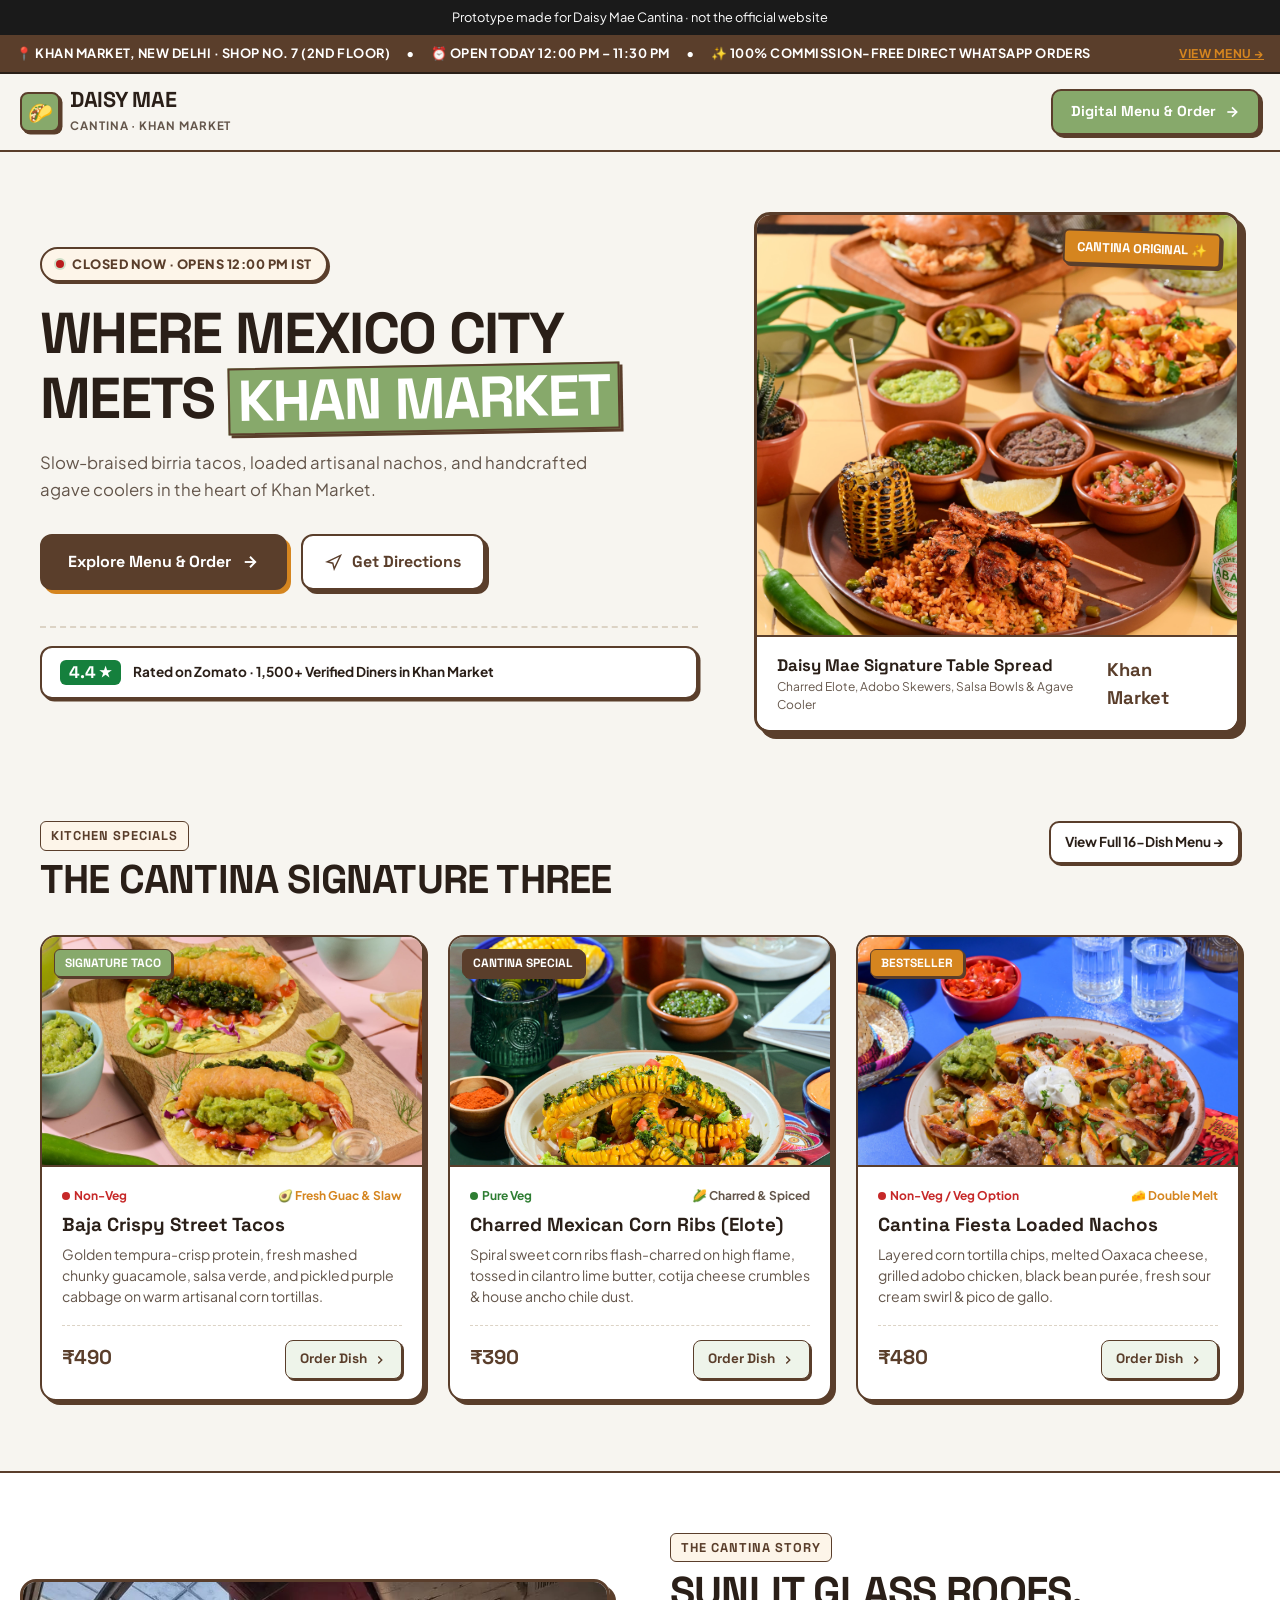
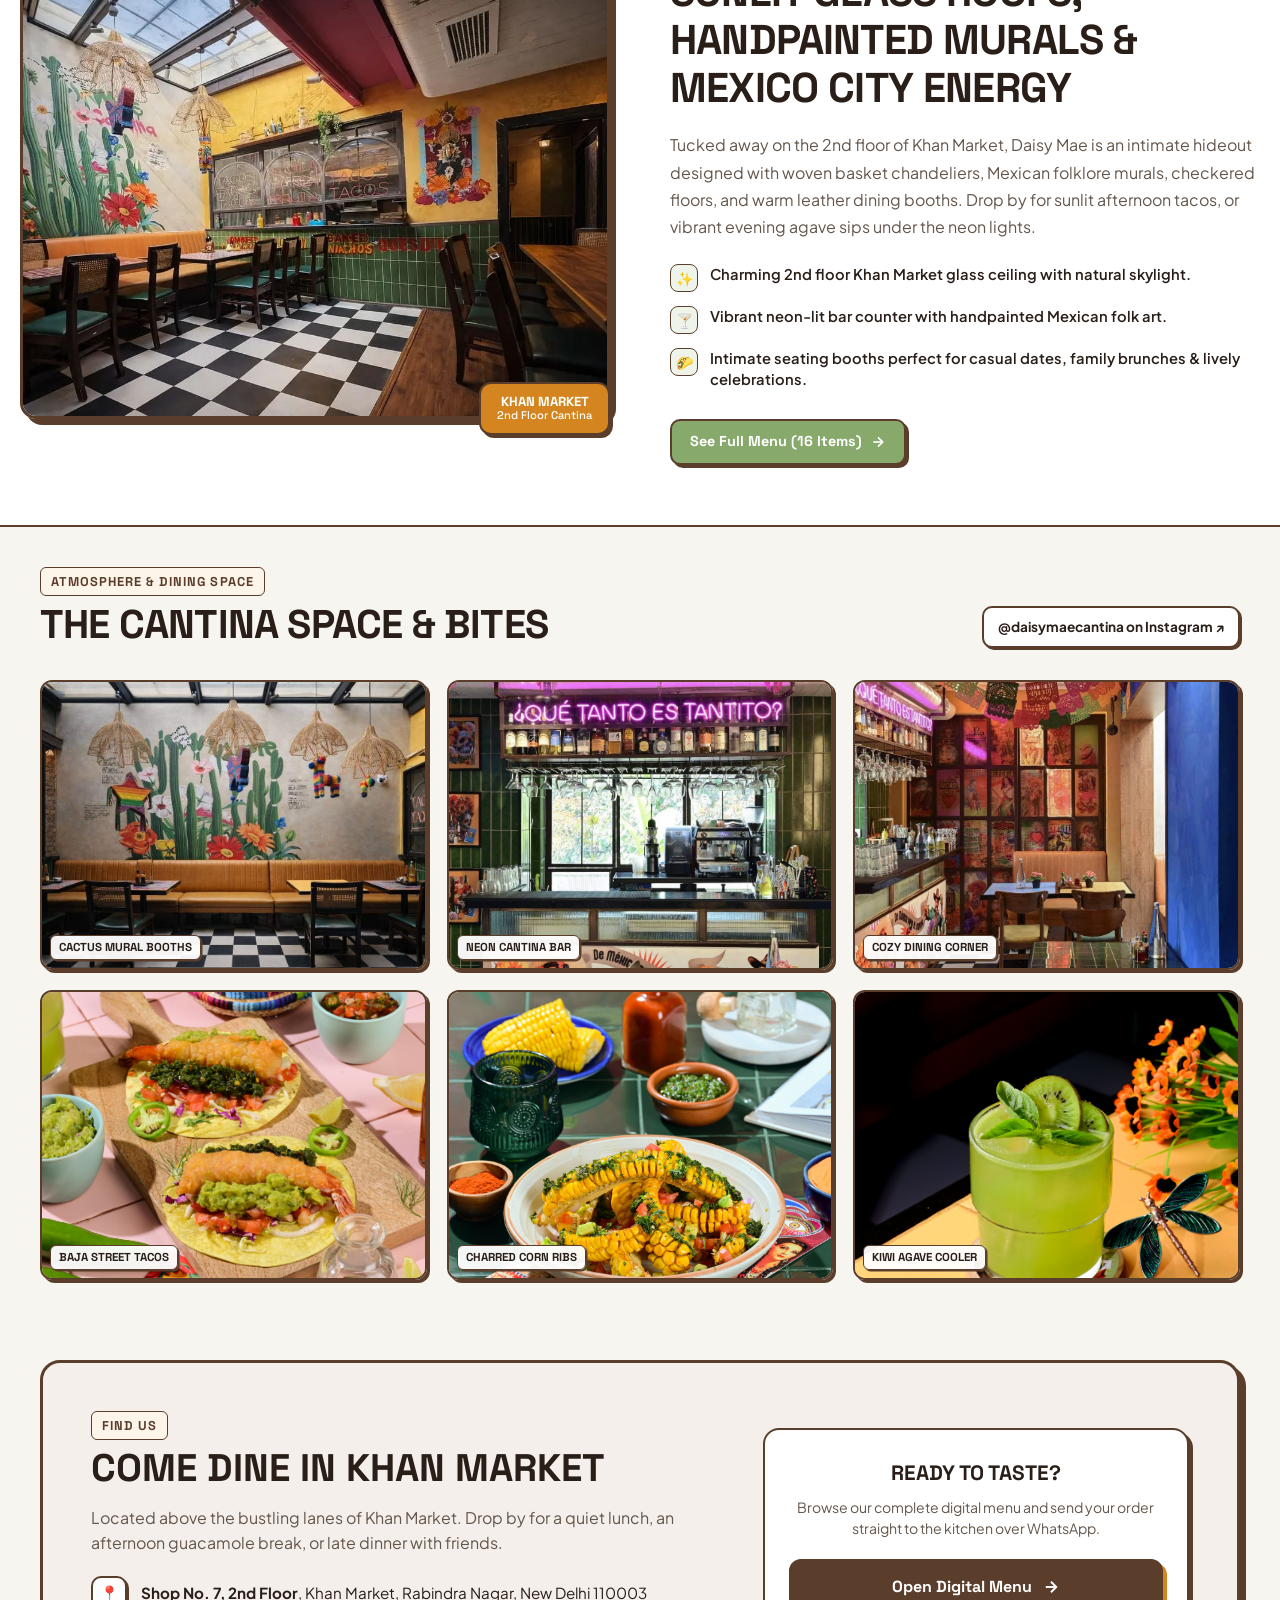
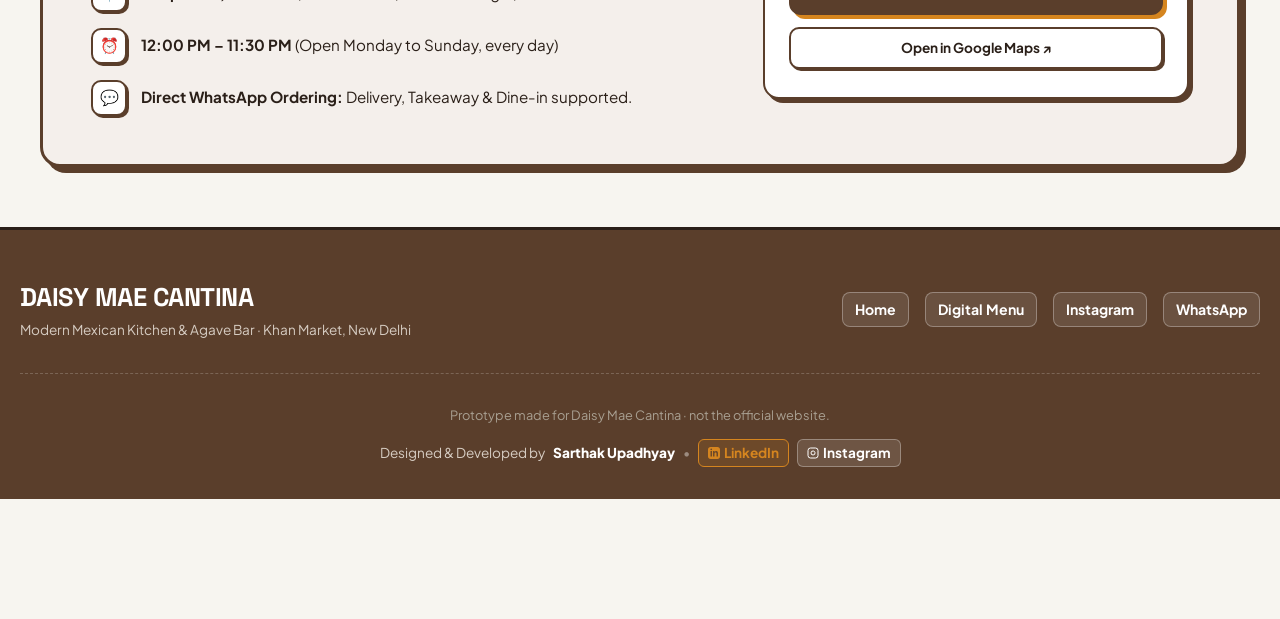
==== index.html @ 9d273743 "fix(mobile): Eliminate horizontal scroll, hide marquee, remove ticker, update headline & stats, redu" ====
<!DOCTYPE html>
<html lang="en">
<head>
  <meta charset="UTF-8">
  <meta name="viewport" content="width=device-width, initial-scale=1.0">
  <title>Daisy Mae Cantina · Modern Mexican Kitchen & Tequila Lounge · Khan Market, New Delhi</title>
  <meta name="description" content="Discover Daisy Mae Cantina in Khan Market, New Delhi. Authentic street birria tacos, loaded artisanal nachos, churros, agave sips & vibrant cantina vibes.">
  <meta name="theme-color" content="#F7F5F0">
  <meta name="robots" content="noindex, nofollow">

  <!-- OpenGraph / Social Meta Tags -->
  <meta property="og:title" content="Daisy Mae Cantina · Khan Market, New Delhi">
  <meta property="og:description" content="Modern Mexican Kitchen & Agave Bar. Authentic birria tacos, artisanal nachos, and handcrafted sips.">
  <meta property="og:type" content="website">

  <!-- Google Fonts: Space Grotesk (Chunky Neo-Brutalist) & Plus Jakarta Sans & Playfair Display -->
  <link rel="preconnect" href="https://fonts.googleapis.com">
  <link rel="preconnect" href="https://fonts.gstatic.com" crossorigin>
  <link href="https://fonts.googleapis.com/css2?family=Playfair+Display:ital,wght@0,600;0,800;1,600&family=Plus+Jakarta+Sans:wght@400;500;600;700;800&family=Space+Grotesk:wght@500;700&display=swap" rel="stylesheet">

  <link rel="stylesheet" href="style.css">
  <style>
    /* Neo-Brutalist Landing Page Specialized Styles */
    :root {
      --font-display: 'Space Grotesk', -apple-system, sans-serif;
    }

    html {
      overflow-x: hidden;
      max-width: 100%;
      width: 100%;
    }

    .landing-body {
      background-color: var(--bg-body);
      color: var(--text-main);
      overflow-x: hidden;
      max-width: 100%;
      width: 100%;
      position: relative;
    }

    *, *::before, *::after {
      box-sizing: border-box;
    }

    /* Top Announcement Bar */
    .top-marquee {
      background: var(--walnut);
      color: #FFFFFF;
      padding: 9px 16px;
      font-size: 0.8rem;
      font-weight: 700;
      letter-spacing: 0.04em;
      text-transform: uppercase;
      display: flex;
      justify-content: space-between;
      align-items: center;
      border-bottom: 2px solid var(--text-main);
    }

    @media (max-width: 768px) {
      .top-marquee {
        display: none !important;
      }
    }

    .top-marquee-inner {
      display: flex;
      align-items: center;
      gap: 16px;
      overflow: hidden;
      white-space: nowrap;
    }

    .top-marquee a {
      color: var(--amber);
      text-decoration: underline;
    }

    /* Main Navigation */
    .site-nav {
      position: sticky;
      top: 0;
      z-index: 100;
      background: rgba(247, 245, 240, 0.95);
      backdrop-filter: blur(10px);
      -webkit-backdrop-filter: blur(10px);
      border-bottom: 2.5px solid var(--walnut);
      padding: 14px 20px;
    }

    .site-nav-container {
      max-width: var(--max-w);
      margin: 0 auto;
      display: flex;
      align-items: center;
      justify-content: space-between;
    }

    .brand-logo-wrap {
      display: flex;
      align-items: center;
      gap: 10px;
      text-decoration: none;
      color: var(--text-main);
    }

    .brand-badge-square {
      width: 40px;
      height: 40px;
      background: var(--primary);
      border: 2px solid var(--walnut);
      box-shadow: 2.5px 2.5px 0 var(--walnut);
      display: flex;
      align-items: center;
      justify-content: center;
      font-size: 20px;
      border-radius: 8px;
    }

    .brand-title-group h2 {
      font-family: var(--font-display);
      font-size: 1.35rem;
      font-weight: 700;
      letter-spacing: -0.02em;
      line-height: 1.1;
      text-transform: uppercase;
    }

    .brand-title-group span {
      font-size: 0.72rem;
      font-weight: 700;
      color: var(--text-muted);
      letter-spacing: 0.08em;
      text-transform: uppercase;
    }

    .nav-actions {
      display: flex;
      align-items: center;
      gap: 12px;
    }

    .btn-brutal-menu {
      display: inline-flex;
      align-items: center;
      gap: 8px;
      background: var(--primary);
      color: #FFFFFF;
      font-family: var(--font-display);
      font-weight: 700;
      font-size: 0.9rem;
      padding: 10px 18px;
      border: 2px solid var(--walnut);
      border-radius: 10px;
      box-shadow: 3px 3px 0 var(--walnut);
      text-decoration: none;
      transition: all 0.15s ease;
      cursor: pointer;
    }

    .btn-brutal-menu:hover {
      transform: translate(-1px, -1px);
      box-shadow: 4px 4px 0 var(--walnut);
      background: var(--primary-hover);
    }

    .btn-brutal-menu:active {
      transform: translate(2px, 2px);
      box-shadow: 1px 1px 0 var(--walnut);
    }

    .btn-brutal-ghost {
      display: inline-flex;
      align-items: center;
      gap: 6px;
      background: #FFFFFF;
      color: var(--text-main);
      font-weight: 700;
      font-size: 0.85rem;
      padding: 9px 14px;
      border: 2px solid var(--walnut);
      border-radius: 10px;
      box-shadow: 2px 2px 0 var(--walnut);
      text-decoration: none;
      transition: all 0.15s ease;
    }

    .btn-brutal-ghost:hover {
      background: var(--bg-subtle);
    }

    /* HERO SECTION - Neo-Brutalist Layout */
    .hero-section {
      max-width: var(--max-w);
      margin: 0 auto;
      padding: 36px 20px 48px;
    }

    .hero-grid {
      display: grid;
      grid-template-columns: 1fr;
      gap: 32px;
      align-items: center;
    }

    @media (min-width: 900px) {
      .hero-grid {
        grid-template-columns: 1.15fr 0.85fr;
        gap: 56px;
        padding-top: 24px;
      }
    }

    .hero-tag-pill {
      display: inline-flex;
      align-items: center;
      gap: 8px;
      background: var(--amber-light);
      border: 2px solid var(--walnut);
      padding: 6px 14px;
      border-radius: 999px;
      box-shadow: 2px 2px 0 var(--walnut);
      font-size: 0.8rem;
      font-weight: 800;
      letter-spacing: 0.04em;
      text-transform: uppercase;
      color: var(--walnut);
      margin-bottom: 20px;
    }

    .hero-tag-pill .pill-dot {
      width: 8px;
      height: 8px;
      background: #15803D;
      border-radius: 50%;
      box-shadow: 0 0 0 2px rgba(21, 128, 61, 0.2);
    }

    .hero-big-heading {
      font-family: var(--font-display);
      font-size: clamp(1.85rem, 6vw, 3.6rem);
      font-weight: 700;
      line-height: 1.1;
      letter-spacing: -0.03em;
      color: var(--text-main);
      text-transform: uppercase;
      margin-bottom: 18px;
      word-break: break-word;
      overflow-wrap: break-word;
    }

    .hero-big-heading .highlight-sage {
      background: var(--primary);
      color: #FFFFFF;
      padding: 0 8px;
      display: inline-block;
      border: 2px solid var(--walnut);
      box-shadow: 3px 3px 0 var(--walnut);
      transform: rotate(-1deg);
    }

    .hero-lead-text {
      font-size: 1.05rem;
      line-height: 1.6;
      color: var(--text-muted);
      margin-bottom: 30px;
      max-width: 580px;
    }

    .hero-cta-group {
      display: flex;
      flex-wrap: wrap;
      gap: 14px;
      margin-bottom: 36px;
    }

    .btn-hero-primary {
      display: inline-flex;
      align-items: center;
      gap: 10px;
      background: var(--walnut);
      color: #FFFFFF;
      font-family: var(--font-display);
      font-weight: 700;
      font-size: 1rem;
      padding: 14px 26px;
      border: 2px solid var(--walnut);
      border-radius: 12px;
      box-shadow: 4px 4px 0 var(--amber);
      text-decoration: none;
      transition: all 0.15s ease;
    }

    .btn-hero-primary:hover {
      transform: translate(-2px, -2px);
      box-shadow: 6px 6px 0 var(--amber);
    }

    .btn-hero-secondary {
      display: inline-flex;
      align-items: center;
      gap: 10px;
      background: #FFFFFF;
      color: var(--walnut);
      font-family: var(--font-display);
      font-weight: 700;
      font-size: 1rem;
      padding: 14px 22px;
      border: 2px solid var(--walnut);
      border-radius: 12px;
      box-shadow: 4px 4px 0 var(--walnut);
      text-decoration: none;
      transition: all 0.15s ease;
    }

    .btn-hero-secondary:hover {
      background: var(--bg-subtle);
      transform: translate(-1px, -1px);
      box-shadow: 5px 5px 0 var(--walnut);
    }

    /* Hero Trust Metrics Strip */
    .hero-stats-row {
      display: flex;
      padding-top: 18px;
      border-top: 2px dashed var(--border);
    }

    .hero-stats-row .stat-card {
      width: 100%;
      background: var(--bg-card);
      border: 2px solid var(--walnut);
      border-radius: 12px;
      padding: 12px 18px;
      box-shadow: 2.5px 2.5px 0 var(--walnut);
      display: flex;
      align-items: center;
      gap: 12px;
    }

    .stat-badge-rating {
      display: inline-flex;
      align-items: center;
      gap: 3px;
      background: #15803D;
      color: #FFFFFF;
      font-family: var(--font-display);
      font-weight: 700;
      font-size: 1.05rem;
      padding: 4px 9px;
      border-radius: 6px;
      line-height: 1;
      flex-shrink: 0;
    }

    .stat-badge-rating .stat-star {
      font-size: 0.9rem;
    }

    .stat-label-text {
      font-size: 0.85rem;
      font-weight: 700;
      color: var(--text-main);
      line-height: 1.35;
    }

    /* Hero Image Poster Card */
    .hero-poster-frame {
      position: relative;
    }

    .hero-poster-card {
      background: #FFFFFF;
      border: 3px solid var(--walnut);
      border-radius: 16px;
      overflow: hidden;
      box-shadow: 6px 6px 0 var(--walnut);
      position: relative;
    }

    .hero-poster-img {
      width: 100%;
      height: 420px;
      object-fit: cover;
      display: block;
    }

    .poster-sticker-tag {
      position: absolute;
      top: 16px;
      right: 16px;
      background: var(--amber);
      color: #FFFFFF;
      font-family: var(--font-display);
      font-size: 0.8rem;
      font-weight: 700;
      text-transform: uppercase;
      padding: 6px 12px;
      border: 2px solid var(--walnut);
      border-radius: 6px;
      box-shadow: 2.5px 2.5px 0 var(--walnut);
      transform: rotate(2deg);
    }

    .poster-bottom-caption {
      padding: 16px 20px;
      background: #FFFFFF;
      border-top: 2px solid var(--walnut);
      display: flex;
      justify-content: space-between;
      align-items: center;
    }

    .caption-dish {
      font-family: var(--font-display);
      font-size: 1.05rem;
      font-weight: 700;
    }

    .caption-price {
      font-family: var(--font-display);
      font-size: 1.15rem;
      font-weight: 700;
      color: var(--walnut);
    }

    /* SIGNATURE DISHES SHOWCASE */
    .section-wrap {
      max-width: var(--max-w);
      margin: 0 auto;
      padding: 40px 20px;
    }

    .section-header-block {
      display: flex;
      flex-direction: column;
      gap: 8px;
      margin-bottom: 32px;
    }

    @media (min-width: 768px) {
      .section-header-block {
        flex-direction: row;
        align-items: flex-end;
        justify-content: space-between;
      }
    }

    .section-kicker {
      display: inline-block;
      font-family: var(--font-display);
      font-size: 0.8rem;
      font-weight: 700;
      letter-spacing: 0.08em;
      text-transform: uppercase;
      color: var(--walnut);
      background: var(--amber-light);
      border: 1.5px solid var(--walnut);
      padding: 4px 10px;
      border-radius: 6px;
      margin-bottom: 6px;
    }

    .section-title {
      font-family: var(--font-display);
      font-size: clamp(1.8rem, 3.5vw, 2.5rem);
      font-weight: 700;
      text-transform: uppercase;
      letter-spacing: -0.02em;
      line-height: 1.15;
    }

    .dishes-grid {
      display: grid;
      grid-template-columns: 1fr;
      gap: 24px;
    }

    @media (min-width: 640px) {
      .dishes-grid {
        grid-template-columns: repeat(2, 1fr);
      }
    }

    @media (min-width: 1024px) {
      .dishes-grid {
        grid-template-columns: repeat(3, 1fr);
      }
    }

    .dish-showcase-card {
      background: #FFFFFF;
      border: 2.5px solid var(--walnut);
      border-radius: 16px;
      overflow: hidden;
      box-shadow: 4px 4px 0 var(--walnut);
      display: flex;
      flex-direction: column;
      transition: all 0.2s ease;
    }

    .dish-showcase-card:hover {
      transform: translateY(-3px);
      box-shadow: 6px 6px 0 var(--walnut);
    }

    .dish-card-img-wrap {
      position: relative;
      height: 230px;
      border-bottom: 2px solid var(--walnut);
      overflow: hidden;
    }

    .dish-card-img-wrap img {
      width: 100%;
      height: 100%;
      object-fit: cover;
      transition: transform 0.3s ease;
    }

    .dish-showcase-card:hover .dish-card-img-wrap img {
      transform: scale(1.04);
    }

    .badge-card-tag {
      position: absolute;
      top: 12px;
      left: 12px;
      background: var(--primary);
      color: #FFFFFF;
      font-family: var(--font-display);
      font-size: 0.75rem;
      font-weight: 700;
      padding: 4px 10px;
      border: 1.5px solid var(--walnut);
      border-radius: 6px;
      box-shadow: 2px 2px 0 var(--walnut);
      text-transform: uppercase;
    }

    .dish-card-content {
      padding: 20px;
      display: flex;
      flex-direction: column;
      flex: 1;
    }

    .dish-meta-row {
      display: flex;
      align-items: center;
      justify-content: space-between;
      margin-bottom: 8px;
    }

    .dish-title {
      font-family: var(--font-display);
      font-size: 1.18rem;
      font-weight: 700;
      color: var(--text-main);
      line-height: 1.25;
      margin-bottom: 8px;
    }

    .dish-desc {
      font-size: 0.88rem;
      line-height: 1.5;
      color: var(--text-muted);
      margin-bottom: 18px;
      flex: 1;
    }

    .dish-card-footer {
      display: flex;
      align-items: center;
      justify-content: space-between;
      padding-top: 14px;
      border-top: 1.5px dashed var(--border);
    }

    .dish-price {
      font-family: var(--font-display);
      font-size: 1.25rem;
      font-weight: 700;
      color: var(--walnut);
    }

    .btn-card-order {
      display: inline-flex;
      align-items: center;
      gap: 6px;
      background: var(--primary-light);
      color: var(--walnut);
      font-family: var(--font-display);
      font-weight: 700;
      font-size: 0.85rem;
      padding: 8px 14px;
      border: 1.5px solid var(--walnut);
      border-radius: 8px;
      box-shadow: 2px 2px 0 var(--walnut);
      text-decoration: none;
      transition: all 0.15s ease;
    }

    .btn-card-order:hover {
      background: var(--primary);
      color: #FFFFFF;
    }

    /* STORY / ABOUT SECTION */
    .story-section {
      background: #FFFFFF;
      border-top: 2.5px solid var(--walnut);
      border-bottom: 2.5px solid var(--walnut);
      padding: 60px 20px;
      margin-top: 30px;
    }

    .story-grid {
      max-width: var(--max-w);
      margin: 0 auto;
      display: grid;
      grid-template-columns: 1fr;
      gap: 40px;
      align-items: center;
    }

    @media (min-width: 860px) {
      .story-grid {
        grid-template-columns: 1fr 1fr;
        gap: 60px;
      }
    }

    .story-frame {
      position: relative;
    }

    .story-img-main {
      width: 100%;
      height: 440px;
      object-fit: cover;
      border: 3px solid var(--walnut);
      border-radius: 16px;
      box-shadow: 6px 6px 0 var(--walnut);
      display: block;
    }

    .story-stamp {
      position: absolute;
      bottom: -16px;
      right: 0;
      background: var(--amber);
      color: #FFFFFF;
      border: 2px solid var(--walnut);
      box-shadow: 3px 3px 0 var(--walnut);
      border-radius: 12px;
      padding: 10px 16px;
      font-family: var(--font-display);
      font-weight: 700;
      font-size: 0.82rem;
      text-align: center;
      line-height: 1.2;
    }

    .story-content h2 {
      font-family: var(--font-display);
      font-size: clamp(1.8rem, 3.5vw, 2.6rem);
      font-weight: 700;
      text-transform: uppercase;
      letter-spacing: -0.02em;
      line-height: 1.15;
      margin-bottom: 20px;
    }

    .story-text {
      font-size: 1rem;
      line-height: 1.7;
      color: var(--text-muted);
      margin-bottom: 24px;
    }

    .story-points {
      display: grid;
      grid-template-columns: 1fr;
      gap: 14px;
      margin-bottom: 30px;
    }

    .story-point-item {
      display: flex;
      align-items: flex-start;
      gap: 12px;
    }

    .point-icon {
      width: 28px;
      height: 28px;
      border-radius: 8px;
      background: var(--primary-light);
      border: 1.5px solid var(--walnut);
      display: flex;
      align-items: center;
      justify-content: center;
      flex-shrink: 0;
      font-size: 14px;
    }

    .point-text {
      font-size: 0.92rem;
      color: var(--text-main);
      font-weight: 600;
      line-height: 1.4;
    }

    /* AMBIANCE GALLERY GRID */
    .gallery-grid {
      display: grid;
      grid-template-columns: repeat(2, 1fr);
      gap: 16px;
    }

    @media (min-width: 768px) {
      .gallery-grid {
        grid-template-columns: repeat(3, 1fr);
        gap: 20px;
      }
    }

    .gallery-item {
      position: relative;
      border: 2px solid var(--walnut);
      border-radius: 12px;
      overflow: hidden;
      box-shadow: 3px 3px 0 var(--walnut);
      aspect-ratio: 4 / 3;
    }

    .gallery-item img {
      width: 100%;
      height: 100%;
      object-fit: cover;
      display: block;
      transition: transform 0.3s ease;
    }

    .gallery-item:hover img {
      transform: scale(1.05);
    }

    .gallery-label {
      position: absolute;
      bottom: 8px;
      left: 8px;
      background: rgba(255, 255, 255, 0.95);
      border: 1.5px solid var(--walnut);
      padding: 3px 8px;
      border-radius: 6px;
      font-family: var(--font-display);
      font-size: 0.72rem;
      font-weight: 700;
      text-transform: uppercase;
      box-shadow: 1.5px 1.5px 0 var(--walnut);
    }

    /* LOCATION & VISIT CARD */
    .visit-card-wrap {
      max-width: var(--max-w);
      margin: 40px auto 60px;
      padding: 0 20px;
    }

    .visit-card {
      background: var(--walnut-light);
      border: 3px solid var(--walnut);
      border-radius: 20px;
      padding: 36px 24px;
      box-shadow: 6px 6px 0 var(--walnut);
      display: grid;
      grid-template-columns: 1fr;
      gap: 32px;
    }

    @media (min-width: 860px) {
      .visit-card {
        grid-template-columns: 1.2fr 0.8fr;
        padding: 48px;
        align-items: center;
      }
    }

    .visit-title {
      font-family: var(--font-display);
      font-size: clamp(1.8rem, 3.2vw, 2.4rem);
      font-weight: 700;
      text-transform: uppercase;
      margin-bottom: 14px;
      line-height: 1.15;
    }

    .visit-details-list {
      display: flex;
      flex-direction: column;
      gap: 16px;
      margin-top: 20px;
    }

    .detail-item {
      display: flex;
      align-items: center;
      gap: 14px;
      font-size: 0.95rem;
    }

    .detail-item-icon {
      width: 36px;
      height: 36px;
      background: #FFFFFF;
      border: 2px solid var(--walnut);
      border-radius: 10px;
      box-shadow: 2px 2px 0 var(--walnut);
      display: flex;
      align-items: center;
      justify-content: center;
      flex-shrink: 0;
    }

    .visit-cta-card {
      background: #FFFFFF;
      border: 2.5px solid var(--walnut);
      border-radius: 16px;
      padding: 28px 24px;
      box-shadow: 4px 4px 0 var(--walnut);
      text-align: center;
    }

    .visit-cta-card h3 {
      font-family: var(--font-display);
      font-size: 1.3rem;
      font-weight: 700;
      text-transform: uppercase;
      margin-bottom: 8px;
    }

    .visit-cta-card p {
      font-size: 0.88rem;
      color: var(--text-muted);
      margin-bottom: 20px;
    }

    /* FOOTER */
    .landing-footer {
      background: var(--walnut);
      color: #FFFFFF;
      border-top: 3px solid var(--text-main);
      padding: 48px 20px 32px;
    }

    .footer-container {
      max-width: var(--max-w);
      margin: 0 auto;
      display: flex;
      flex-direction: column;
      gap: 32px;
    }

    .footer-top-row {
      display: flex;
      flex-direction: column;
      gap: 24px;
      padding-bottom: 32px;
      border-bottom: 1.5px dashed rgba(255, 255, 255, 0.2);
    }

    @media (min-width: 768px) {
      .footer-top-row {
        flex-direction: row;
        justify-content: space-between;
        align-items: center;
      }
    }

    .footer-brand h3 {
      font-family: var(--font-display);
      font-size: 1.6rem;
      font-weight: 700;
      text-transform: uppercase;
      letter-spacing: -0.02em;
    }

    .footer-brand p {
      font-size: 0.85rem;
      color: #D6CCC2;
      margin-top: 4px;
    }

    .footer-nav-links {
      display: flex;
      flex-wrap: wrap;
      gap: 16px;
    }

    .footer-nav-links a {
      color: #FFFFFF;
      text-decoration: none;
      font-weight: 700;
      font-size: 0.88rem;
      padding: 6px 12px;
      background: rgba(255, 255, 255, 0.1);
      border: 1.5px solid rgba(255, 255, 255, 0.3);
      border-radius: 8px;
      transition: all 0.2s ease;
    }

    .footer-nav-links a:hover {
      background: var(--amber);
      color: #FFFFFF;
      border-color: var(--amber);
    }

    .footer-bottom-copy {
      font-size: 0.8rem;
      color: #A89F91;
      text-align: center;
      line-height: 1.5;
    }

    /* ============================================================
       MOBILE-FIRST REFINEMENTS & SHADOW REDUCTION (6px -> 3px)
       ============================================================ */
    @media (max-width: 768px) {
      /* Mobile Shadows: Reduced from 6px to 3px */
      .hero-poster-card,
      .story-img-main,
      .visit-card,
      .visit-cta-card,
      .dish-showcase-card,
      .dish-showcase-card:hover {
        box-shadow: 3px 3px 0 var(--walnut) !important;
      }

      .btn-hero-primary,
      .btn-hero-primary:hover {
        box-shadow: 3px 3px 0 var(--amber) !important;
      }

      .btn-hero-secondary,
      .btn-hero-secondary:hover {
        box-shadow: 3px 3px 0 var(--walnut) !important;
      }

      .story-stamp {
        right: 8px !important;
        bottom: -10px !important;
        padding: 8px 12px !important;
        font-size: 0.78rem !important;
        box-shadow: 2px 2px 0 var(--walnut) !important;
      }

      .hero-poster-img {
        height: 280px;
      }

      .story-img-main {
        height: 290px;
      }

      .hero-section {
        padding: 24px 16px 32px;
      }

      .section-wrap {
        padding: 32px 16px;
      }

      .story-section {
        padding: 38px 16px;
      }

      .visit-card-wrap {
        padding: 0 16px;
        margin: 28px auto 36px;
      }

      .visit-card {
        padding: 24px 18px;
        border-width: 2.5px;
      }

      .site-nav {
        padding: 10px 16px;
      }

      .brand-badge-square {
        width: 36px;
        height: 36px;
        font-size: 18px;
      }

      .brand-title-group h2 {
        font-size: 1.15rem;
      }

      .btn-brutal-menu {
        padding: 8px 14px;
        font-size: 0.82rem;
      }
    }

    @media (max-width: 480px) {
      .hero-cta-group {
        flex-direction: column;
        width: 100%;
        gap: 10px;
      }

      .btn-hero-primary,
      .btn-hero-secondary {
        width: 100%;
        justify-content: center;
        text-align: center;
      }

      .hero-stats-row .stat-card {
        padding: 10px 14px;
      }
    }
  </style>
</head>
<body class="landing-body">
  <div style="background:#1a1a1a;color:#fff;text-align:center;padding:8px 16px;font-size:.8rem;">
    Prototype made for Daisy Mae Cantina · not the official website
  </div>

  <!-- Top Announcement Bar -->
  <div class="top-marquee">
    <div class="top-marquee-inner">
      <span>📍 Khan Market, New Delhi · Shop No. 7 (2nd Floor)</span>
      <span>•</span>
      <span>⏰ Open Today 12:00 PM – 11:30 PM</span>
      <span>•</span>
      <span>✨ 100% Commission-Free Direct WhatsApp Orders</span>
    </div>
    <a href="menu.html" style="margin-left: 12px; white-space: nowrap; font-size: 0.75rem;">View Menu →</a>
  </div>

  <!-- Main Navigation Bar -->
  <nav class="site-nav">
    <div class="site-nav-container">
      <a href="index.html" class="brand-logo-wrap">
        <div class="brand-badge-square">🌮</div>
        <div class="brand-title-group">
          <h2>Daisy Mae</h2>
          <span>Cantina · Khan Market</span>
        </div>
      </a>

      <div class="nav-actions">
        <a href="menu.html" class="btn-brutal-menu">
          <span>Digital Menu & Order</span>
          <svg width="16" height="16" viewBox="0 0 24 24" fill="none" stroke="currentColor" stroke-width="2.5">
            <line x1="5" y1="12" x2="19" y2="12"></line>
            <polyline points="12 5 19 12 12 19"></polyline>
          </svg>
        </a>
      </div>
    </div>
  </nav>

  <!-- HERO SECTION -->
  <header class="hero-section">
    <div class="hero-grid">
      <div class="hero-text-col">
        <div class="hero-tag-pill" id="landing-live-status">
          <span class="pill-dot"></span>
          <span>Open Now · 12:00 PM – 11:30 PM IST</span>
        </div>

        <h1 class="hero-big-heading">
          Where Mexico City meets <span class="highlight-sage">Khan Market</span>
        </h1>

        <p class="hero-lead-text">
          Slow-braised birria tacos, loaded artisanal nachos, and handcrafted agave coolers in the heart of Khan Market.
        </p>

        <div class="hero-cta-group">
          <a href="menu.html" class="btn-hero-primary">
            <span>Explore Menu & Order</span>
            <svg width="18" height="18" viewBox="0 0 24 24" fill="none" stroke="currentColor" stroke-width="2.5">
              <line x1="5" y1="12" x2="19" y2="12"></line>
              <polyline points="12 5 19 12 12 19"></polyline>
            </svg>
          </a>
          <a href="https://maps.google.com/?q=Daisy+Mae+Cantina+Khan+Market+New+Delhi" target="_blank" rel="noopener" class="btn-hero-secondary">
            <svg width="17" height="17" viewBox="0 0 24 24" fill="none" stroke="currentColor" stroke-width="2">
              <polygon points="3 11 22 2 13 21 11 13 3 11"></polygon>
            </svg>
            <span>Get Directions</span>
          </a>
        </div>

        <!-- Real-time metrics -->
        <div class="hero-stats-row">
          <div class="stat-card">
            <div class="stat-badge-rating">
              <span>4.4</span>
              <span class="stat-star">★</span>
            </div>
            <div class="stat-label-text">
              Rated on Zomato · 1,500+ Verified Diners in Khan Market
            </div>
          </div>
        </div>
      </div>

      <!-- Hero Poster Image Card with Real Daisy Mae Cantina Spread -->
      <div class="hero-poster-frame">
        <div class="hero-poster-card">
          <img src="daisy_mae_table.jpg" alt="Daisy Mae Cantina Table Spread at Khan Market" class="hero-poster-img">
          <div class="poster-sticker-tag">Cantina Original ✨</div>
          <div class="poster-bottom-caption">
            <div>
              <div class="caption-dish">Daisy Mae Signature Table Spread</div>
              <div style="font-size:0.75rem; color:var(--text-muted);">Charred Elote, Adobo Skewers, Salsa Bowls & Agave Cooler</div>
            </div>
            <div class="caption-price">Khan Market</div>
          </div>
        </div>
      </div>
    </div>
  </header>

  <!-- SIGNATURE DISHES SHOWCASE -->
  <section class="section-wrap">
    <div class="section-header-block">
      <div>
        <span class="section-kicker">Kitchen Specials</span>
        <h2 class="section-title">The Cantina Signature Three</h2>
      </div>
      <a href="menu.html" class="btn-brutal-ghost" style="align-self: flex-start;">View Full 16-Dish Menu →</a>
    </div>

    <div class="dishes-grid">

      <!-- Dish 1: Crispy Baja Shrimp Tacos -->
      <article class="dish-showcase-card">
        <div class="dish-card-img-wrap">
          <img src="daisy_drinks_6.jpg" alt="Crispy Baja Prawn / Fish Tacos at Daisy Mae">
          <span class="badge-card-tag">Signature Taco</span>
        </div>
        <div class="dish-card-content">
          <div class="dish-meta-row">
            <span style="display:inline-flex; align-items:center; gap:4px; font-size:0.75rem; font-weight:700; color:var(--nonveg-color);">
              <span style="width:8px; height:8px; border-radius:50%; background:var(--nonveg-color);"></span> Non-Veg
            </span>
            <span style="font-size:0.75rem; font-weight:700; color:var(--amber);">🥑 Fresh Guac & Slaw</span>
          </div>
          <h3 class="dish-title">Baja Crispy Street Tacos</h3>
          <p class="dish-desc">Golden tempura-crisp protein, fresh mashed chunky guacamole, salsa verde, and pickled purple cabbage on warm artisanal corn tortillas.</p>
          <div class="dish-card-footer">
            <span class="dish-price">₹490</span>
            <a href="menu.html#tacos" class="btn-card-order">
              <span>Order Dish</span>
              <svg width="14" height="14" viewBox="0 0 24 24" fill="none" stroke="currentColor" stroke-width="2.5"><polyline points="9 18 15 12 9 6"></polyline></svg>
            </a>
          </div>
        </div>
      </article>

      <!-- Dish 2: Fire-Roasted Ribs / Elote -->
      <article class="dish-showcase-card">
        <div class="dish-card-img-wrap">
          <img src="daisy_bar_3.jpg" alt="Charred Mexican Street Corn Ribs at Daisy Mae">
          <span class="badge-card-tag" style="background:var(--walnut);">Cantina Special</span>
        </div>
        <div class="dish-card-content">
          <div class="dish-meta-row">
            <span style="display:inline-flex; align-items:center; gap:4px; font-size:0.75rem; font-weight:700; color:var(--veg-color);">
              <span style="width:8px; height:8px; border-radius:50%; background:var(--veg-color);"></span> Pure Veg
            </span>
            <span style="font-size:0.75rem; font-weight:700; color:var(--text-muted);">🌽 Charred & Spiced</span>
          </div>
          <h3 class="dish-title">Charred Mexican Corn Ribs (Elote)</h3>
          <p class="dish-desc">Spiral sweet corn ribs flash-charred on high flame, tossed in cilantro lime butter, cotija cheese crumbles & house ancho chile dust.</p>
          <div class="dish-card-footer">
            <span class="dish-price">₹390</span>
            <a href="menu.html#small-plates" class="btn-card-order">
              <span>Order Dish</span>
              <svg width="14" height="14" viewBox="0 0 24 24" fill="none" stroke="currentColor" stroke-width="2.5"><polyline points="9 18 15 12 9 6"></polyline></svg>
            </a>
          </div>
        </div>
      </article>

      <!-- Dish 3: Loaded Cantina Nachos Fiesta -->
      <article class="dish-showcase-card">
        <div class="dish-card-img-wrap">
          <img src="daisy_interior_2.jpg" alt="Loaded Cantina Nachos Fiesta at Daisy Mae">
          <span class="badge-card-tag" style="background:var(--amber);">Bestseller</span>
        </div>
        <div class="dish-card-content">
          <div class="dish-meta-row">
            <span style="display:inline-flex; align-items:center; gap:4px; font-size:0.75rem; font-weight:700; color:var(--nonveg-color);">
              <span style="width:8px; height:8px; border-radius:50%; background:var(--nonveg-color);"></span> Non-Veg / Veg Option
            </span>
            <span style="font-size:0.75rem; font-weight:700; color:var(--amber);">🧀 Double Melt</span>
          </div>
          <h3 class="dish-title">Cantina Fiesta Loaded Nachos</h3>
          <p class="dish-desc">Layered corn tortilla chips, melted Oaxaca cheese, grilled adobo chicken, black bean purée, fresh sour cream swirl & pico de gallo.</p>
          <div class="dish-card-footer">
            <span class="dish-price">₹480</span>
            <a href="menu.html#small-plates" class="btn-card-order">
              <span>Order Dish</span>
              <svg width="14" height="14" viewBox="0 0 24 24" fill="none" stroke="currentColor" stroke-width="2.5"><polyline points="9 18 15 12 9 6"></polyline></svg>
            </a>
          </div>
        </div>
      </article>
    </div>
  </section>

  <!-- OUR STORY & ATMOSPHERE -->
  <section class="story-section">
    <div class="story-grid">
      <div class="story-frame">
        <img src="daisy_ambience_1.jpg" alt="Daisy Mae Cantina 2nd Floor Dining Hall in Khan Market" class="story-img-main">
        <div class="story-stamp">
          <div>KHAN MARKET</div>
          <div style="font-size:0.7rem; font-weight:500;">2nd Floor Cantina</div>
        </div>
      </div>

      <div class="story-content">
        <span class="section-kicker">The Cantina Story</span>
        <h2>Sunlit glass roofs, handpainted murals & Mexico City energy</h2>
        <p class="story-text">
          Tucked away on the 2nd floor of Khan Market, Daisy Mae is an intimate hideout designed with woven basket chandeliers, Mexican folklore murals, checkered floors, and warm leather dining booths. Drop by for sunlit afternoon tacos, or vibrant evening agave sips under the neon lights.
        </p>

        <div class="story-points">
          <div class="story-point-item">
            <div class="point-icon">✨</div>
            <div class="point-text">Charming 2nd floor Khan Market glass ceiling with natural skylight.</div>
          </div>
          <div class="story-point-item">
            <div class="point-icon">🍸</div>
            <div class="point-text">Vibrant neon-lit bar counter with handpainted Mexican folk art.</div>
          </div>
          <div class="story-point-item">
            <div class="point-icon">🌮</div>
            <div class="point-text">Intimate seating booths perfect for casual dates, family brunches & lively celebrations.</div>
          </div>
        </div>

        <a href="menu.html" class="btn-brutal-menu">
          <span>See Full Menu (16 Items)</span>
          <svg width="16" height="16" viewBox="0 0 24 24" fill="none" stroke="currentColor" stroke-width="2.5"><line x1="5" y1="12" x2="19" y2="12"></line><polyline points="12 5 19 12 12 19"></polyline></svg>
        </a>
      </div>
    </div>
  </section>

  <!-- AMBIANCE & SEATING GALLERY (6 REAL DAISY MAE PHOTOS) -->
  <section class="section-wrap">
    <div class="section-header-block">
      <div>
        <span class="section-kicker">Atmosphere & Dining Space</span>
        <h2 class="section-title">The Cantina Space & Bites</h2>
      </div>
      <a href="https://instagram.com/daisymaecantina" target="_blank" rel="noopener" class="btn-brutal-ghost">@daisymaecantina on Instagram ↗</a>
    </div>

    <div class="gallery-grid">
      <div class="gallery-item">
        <img src="daisy_ambience_2.jpg" alt="Daisy Mae Leather Booths & Handpainted Cactus Mural">
        <span class="gallery-label">Cactus Mural Booths</span>
      </div>
      <div class="gallery-item">
        <img src="daisy_ambience_5.jpg" alt="Daisy Mae Neon Bar Counter with Papel Picado Banners">
        <span class="gallery-label">Neon Cantina Bar</span>
      </div>
      <div class="gallery-item">
        <img src="daisy_ambience_3.jpg" alt="Cozy Dining Corner with Tiled Tables & Retro Posters">
        <span class="gallery-label">Cozy Dining Corner</span>
      </div>
      <div class="gallery-item">
        <img src="daisy_drinks_6.jpg" alt="Baja Crispy Street Tacos at Daisy Mae">
        <span class="gallery-label">Baja Street Tacos</span>
      </div>
      <div class="gallery-item">
        <img src="daisy_bar_3.jpg" alt="Charred Street Corn Ribs Elote">
        <span class="gallery-label">Charred Corn Ribs</span>
      </div>
      <div class="gallery-item">
        <img src="daisy_interior_1.jpg" alt="Artisanal Kiwi Basil Agave Cooler on Daisy Mae Branded Coaster">
        <span class="gallery-label">Kiwi Agave Cooler</span>
      </div>
    </div>
  </section>

  <!-- VISIT US & CONTACT CARD -->
  <section class="visit-card-wrap">
    <div class="visit-card">
      <div>
        <span class="section-kicker">Find Us</span>
        <h2 class="visit-title">Come dine in Khan Market</h2>
        <p style="color:var(--text-muted); line-height:1.6;">
          Located above the bustling lanes of Khan Market. Drop by for a quiet lunch, an afternoon guacamole break, or late dinner with friends.
        </p>

        <div class="visit-details-list">
          <div class="detail-item">
            <div class="detail-item-icon">📍</div>
            <div>
              <strong>Shop No. 7, 2nd Floor</strong>, Khan Market, Rabindra Nagar, New Delhi 110003
            </div>
          </div>
          <div class="detail-item">
            <div class="detail-item-icon">⏰</div>
            <div>
              <strong>12:00 PM – 11:30 PM</strong> (Open Monday to Sunday, every day)
            </div>
          </div>
          <div class="detail-item">
            <div class="detail-item-icon">💬</div>
            <div>
              <strong>Direct WhatsApp Ordering:</strong> Delivery, Takeaway & Dine-in supported.
            </div>
          </div>
        </div>
      </div>

      <div class="visit-cta-card">
        <h3>Ready to Taste?</h3>
        <p>Browse our complete digital menu and send your order straight to the kitchen over WhatsApp.</p>
        <a href="menu.html" class="btn-hero-primary" style="width:100%; justify-content:center; margin-bottom:12px;">
          <span>Open Digital Menu</span>
          <svg width="18" height="18" viewBox="0 0 24 24" fill="none" stroke="currentColor" stroke-width="2.5"><line x1="5" y1="12" x2="19" y2="12"></line><polyline points="12 5 19 12 12 19"></polyline></svg>
        </a>
        <a href="https://maps.google.com/?q=Daisy+Mae+Cantina+Khan+Market+New+Delhi" target="_blank" rel="noopener" class="btn-brutal-ghost" style="width:100%; justify-content:center;">
          Open in Google Maps ↗
        </a>
      </div>
    </div>
  </section>

  <!-- FOOTER -->
  <footer class="landing-footer">
    <div class="footer-container">
      <div class="footer-top-row">
        <div class="footer-brand">
          <h3>Daisy Mae Cantina</h3>
          <p>Modern Mexican Kitchen & Agave Bar · Khan Market, New Delhi</p>
        </div>
        <div class="footer-nav-links">
          <a href="index.html">Home</a>
          <a href="menu.html">Digital Menu</a>
          <a href="https://instagram.com/daisymaecantina" target="_blank" rel="noopener">Instagram</a>
          <a href="https://wa.me/919889225517" target="_blank" rel="noopener">WhatsApp</a>
        </div>
      </div>
      <div class="footer-bottom-copy">
        <p><p>Prototype made for Daisy Mae Cantina · not the official website.</p></p>
        <div style="margin-top: 14px; display: inline-flex; align-items: center; justify-content: center; flex-wrap: wrap; gap: 8px; font-size: 0.85rem; color: #D6CCC2;">
          <span>Designed &amp; Developed by</span>
          <strong style="color: #FFFFFF; font-weight: 800;">Sarthak Upadhyay</strong>
          <span style="color: rgba(255,255,255,0.4);">•</span>
          <a href="https://www.linkedin.com/in/sarthak-upadhyay-s09" target="_blank" rel="noopener" style="display: inline-flex; align-items: center; gap: 4px; color: var(--amber); text-decoration: none; font-weight: 700; background: rgba(213, 133, 31, 0.15); border: 1px solid var(--amber); padding: 3px 9px; border-radius: 6px;">
            <svg width="12" height="12" viewBox="0 0 24 24" fill="currentColor"><path d="M19 0h-14c-2.761 0-5 2.239-5 5v14c0 2.761 2.239 5 5 5h14c2.762 0 5-2.239 5-5v-14c0-2.761-2.238-5-5-5zm-11 19h-3v-11h3v11zm-1.5-12.268c-.966 0-1.75-.79-1.75-1.764s.784-1.764 1.75-1.764 1.75.79 1.75 1.764-.783 1.764-1.75 1.764zm13.5 12.268h-3v-5.604c0-3.368-4-3.113-4 0v5.604h-3v-11h3v1.765c1.396-2.586 7-2.777 7 2.476v6.759z"/></svg>
            LinkedIn
          </a>
          <a href="https://www.instagram.com/its_sarthak1709" target="_blank" rel="noopener" style="display: inline-flex; align-items: center; gap: 4px; color: #FFFFFF; text-decoration: none; font-weight: 700; background: rgba(255, 255, 255, 0.12); border: 1px solid rgba(255, 255, 255, 0.3); padding: 3px 9px; border-radius: 6px;">
            <svg width="12" height="12" viewBox="0 0 24 24" fill="none" stroke="currentColor" stroke-width="2"><rect x="2" y="2" width="20" height="20" rx="5" ry="5"></rect><path d="M16 11.37A4 4 0 1 1 12.63 8 4 4 0 0 1 16 11.37z"></path><line x1="17.5" y1="6.5" x2="17.51" y2="6.5"></line></svg>
            Instagram
          </a>
        </div>
      </div>
    </div>
  </footer>

  <!-- Real-time IST Status Checker for Landing Page -->
  <script>
    function updateLandingStatus() {
      const now = new Date();
      const utc = now.getTime() + (now.getTimezoneOffset() * 60000);
      const istTime = new Date(utc + (3600000 * 5.5));
      const hours = istTime.getHours();
      const minutes = istTime.getMinutes();
      const currentMinutes = (hours * 60) + minutes;

      const openMinutes = 12 * 60;        // 12:00 PM IST
      const closeMinutes = (23 * 60) + 30; // 11:30 PM IST

      const pill = document.getElementById('landing-live-status');
      if (!pill) return;

      const isOpen = (currentMinutes >= openMinutes && currentMinutes < closeMinutes);
      if (isOpen) {
        pill.innerHTML = '<span class="pill-dot" style="background:#15803D;"></span><span>Open Now · Closes 11:30 PM IST</span>';
      } else {
        pill.innerHTML = '<span class="pill-dot" style="background:#B91C1C;"></span><span>Closed Now · Opens 12:00 PM IST</span>';
      }
    }
    updateLandingStatus();
    setInterval(updateLandingStatus, 60000);
  </script>
</body>
</html>
---- style.css ----
/* ============================================================
   Daisy Mae Cantina - Minimalist Digital Menu & Direct Ordering
   Khan Market, New Delhi
   Fully Responsive (Desktop Wide + Mobile-First Experience)
   ============================================================ */

:root {
  --bg-body: #F7F5F0;           /* Soft warm cream / canvas */
  --bg-card: #FFFFFF;
  --bg-elevated: #FFFFFF;
  --bg-subtle: #EFECE4;
  --bg-active: #E4DFC6;
  
  --text-main: #2A1F18;          /* Deep roasted walnut tone */
  --text-muted: #64564B;
  --text-light: #948577;
  
  --primary: #87A96B;           /* Fresh Sage Green */
  --primary-hover: #729456;
  --primary-light: #EEF4EA;
  
  --walnut: #5A3E2B;            /* Deep Walnut Brown */
  --walnut-hover: #483121;
  --walnut-light: #F4EFEB;
  
  --amber: #D5851F;             /* Golden Amber Glow Accent */
  --amber-hover: #BE7214;
  --amber-light: #FDF5E9;
  
  --agave: #5A3E2B;             /* Using Walnut for primary action accents */
  --agave-light: #EEF4EA;
  
  --sand: #E6DFD5;
  --border: #DCD3C5;
  --border-focus: #5A3E2B;
  --border-brutal: 2px solid #5A3E2B;
  
  --veg-color: #2E7D32;
  --nonveg-color: #C62828;
  
  --shadow-sm: 0 2px 0 rgba(90, 62, 43, 0.08);
  --shadow-md: 3px 3px 0 #5A3E2B;
  --shadow-lg: 5px 5px 0 #5A3E2B;
  
  --font-serif: 'Playfair Display', Georgia, serif;
  --font-sans: 'Plus Jakarta Sans', -apple-system, BlinkMacSystemFont, "Segoe UI", Roboto, sans-serif;
  
  --radius-sm: 8px;
  --radius-md: 12px;
  --radius-lg: 16px;
  --radius-full: 9999px;
  
  --max-w: 1240px; /* Expansive desktop container */
}

/* Reset & Base */
*, *::before, *::after {
  box-sizing: border-box;
  margin: 0;
  padding: 0;
  -webkit-tap-highlight-color: transparent;
}

body {
  font-family: var(--font-sans);
  background-color: var(--bg-body);
  color: var(--text-main);
  line-height: 1.5;
  -webkit-font-smoothing: antialiased;
  padding-bottom: 120px;
  overflow-x: hidden;
}

/* Full Width App Container */
.app-wrapper {
  width: 100%;
  max-width: var(--max-w);
  margin: 0 auto;
  min-height: 100vh;
  background-color: var(--bg-body);
  position: relative;
}

/* Header & Hero Section */
.cantina-header {
  padding: 24px 20px 16px;
  background: linear-gradient(180deg, #F3ECE1 0%, var(--bg-body) 100%);
  border-bottom: 1px solid var(--border);
}

.brand-bar {
  display: flex;
  justify-content: space-between;
  align-items: center;
  margin-bottom: 16px;
}

.brand-tag {
  display: inline-flex;
  align-items: center;
  gap: 6px;
  background-color: var(--agave-light);
  color: var(--agave);
  font-size: 11px;
  font-weight: 700;
  letter-spacing: 0.06em;
  text-transform: uppercase;
  padding: 4px 10px;
  border-radius: var(--radius-full);
}

.brand-tag .status-dot {
  width: 6px;
  height: 6px;
  background-color: #16A34A;
  border-radius: 50%;
  box-shadow: 0 0 0 2px rgba(22, 163, 74, 0.2);
}

.brand-tag.closed {
  background-color: #FEE2E2;
  color: #991B1B;
}

.brand-tag.closed .status-dot {
  background-color: #EF4444;
  box-shadow: 0 0 0 2px rgba(239, 68, 68, 0.25);
}

.ig-link {
  display: inline-flex;
  align-items: center;
  gap: 5px;
  font-size: 12px;
  font-weight: 600;
  color: var(--text-muted);
  text-decoration: none;
  background-color: var(--bg-card);
  padding: 5px 12px;
  border-radius: var(--radius-full);
  border: 1px solid var(--border);
  transition: all 0.2s ease;
}

.ig-link:hover {
  color: var(--primary);
  border-color: var(--primary);
}

.hero-content {
  text-align: left;
}

.hero-title {
  font-family: var(--font-serif);
  font-size: 32px;
  font-weight: 700;
  letter-spacing: -0.02em;
  color: var(--text-main);
  line-height: 1.1;
  margin-bottom: 4px;
}

.hero-subtitle {
  font-size: 13.5px;
  color: var(--primary);
  font-weight: 700;
  letter-spacing: 0.06em;
  text-transform: uppercase;
  margin-bottom: 8px;
}

.hero-tagline {
  font-size: 14px;
  color: var(--text-muted);
  line-height: 1.45;
  margin-bottom: 16px;
}

/* ============================================================
   HERO SHOWCASE SPLIT LAYOUT:
   Proportionate Dining Slideshow + Address & Actions Beside It
   ============================================================ */
.hero-showcase-split {
  display: flex;
  flex-direction: column;
  gap: 16px;
  margin: 16px 0 20px;
}

/* Slideshow Container Wrapper */
.dining-slideshow-wrap {
  width: 100%;
}

.dining-slideshow {
  position: relative;
  width: 100%;
  height: 270px;
  background-color: #1A120D; /* Deep matte roasted walnut background */
  border: 2px solid var(--walnut);
  border-radius: var(--radius-lg);
  box-shadow: 3.5px 3.5px 0 var(--walnut);
  overflow: hidden;
  user-select: none;
  -webkit-user-select: none;
}

.slideshow-track {
  position: relative;
  width: 100%;
  height: 100%;
}

.slideshow-slide {
  position: absolute;
  inset: 0;
  width: 100%;
  height: 100%;
  opacity: 0;
  transform: scale(0.98);
  transition: opacity 0.4s ease, transform 0.4s ease;
  pointer-events: none;
  z-index: 1;
  display: flex;
  align-items: center;
  justify-content: center;
  background: radial-gradient(circle at center, #2C1F16 0%, #160F0B 100%);
  overflow: hidden;
}

.slideshow-slide.active {
  opacity: 1;
  transform: scale(1);
  pointer-events: auto;
  z-index: 2;
}

/* Contain image so NO part is cut or cropped; clean blank spaces on sides */
.slideshow-slide img {
  max-width: 100%;
  max-height: 100%;
  width: auto;
  height: auto;
  object-fit: contain;
  object-position: center;
  display: block;
  margin: auto;
  filter: drop-shadow(0 4px 16px rgba(0, 0, 0, 0.45));
}

.slide-caption {
  position: absolute;
  bottom: 12px;
  left: 12px;
  max-width: calc(100% - 130px);
  background: rgba(32, 22, 16, 0.88);
  backdrop-filter: blur(8px);
  -webkit-backdrop-filter: blur(8px);
  padding: 5px 10px;
  border-radius: 8px;
  border: 1px solid rgba(255, 255, 255, 0.2);
  color: #FFFFFF;
  display: inline-flex;
  align-items: center;
  gap: 7px;
  flex-wrap: wrap;
  z-index: 4;
  pointer-events: none;
}

.slide-caption-tag {
  background: var(--amber);
  color: #FFFFFF;
  font-size: 10px;
  font-weight: 800;
  text-transform: uppercase;
  letter-spacing: 0.05em;
  padding: 2px 7px;
  border-radius: 4px;
  white-space: nowrap;
}

.slide-caption-text {
  font-size: 12px;
  font-weight: 600;
  color: #FAF7F2;
  white-space: nowrap;
  overflow: hidden;
  text-overflow: ellipsis;
}

.slideshow-top-bar {
  position: absolute;
  top: 10px;
  left: 10px;
  right: 10px;
  display: flex;
  justify-content: space-between;
  align-items: center;
  z-index: 5;
  pointer-events: none;
}

.slideshow-pill-live {
  display: inline-flex;
  align-items: center;
  gap: 5px;
  background: rgba(32, 22, 16, 0.88);
  backdrop-filter: blur(6px);
  -webkit-backdrop-filter: blur(6px);
  color: #FFFFFF;
  font-size: 11px;
  font-weight: 700;
  padding: 4px 10px;
  border-radius: 999px;
  border: 1px solid rgba(255, 255, 255, 0.25);
  box-shadow: 0 2px 6px rgba(0, 0, 0, 0.3);
}

.slideshow-pill-live svg {
  color: var(--amber);
}

.slideshow-counter {
  background: rgba(32, 22, 16, 0.88);
  backdrop-filter: blur(6px);
  -webkit-backdrop-filter: blur(6px);
  color: #FAF7F2;
  font-size: 11px;
  font-weight: 800;
  padding: 4px 10px;
  border-radius: 999px;
  border: 1px solid rgba(255, 255, 255, 0.25);
}

.slide-btn {
  position: absolute;
  top: 50%;
  transform: translateY(-50%);
  width: 36px;
  height: 36px;
  border-radius: 50%;
  background: #FFFFFF;
  border: 2px solid var(--walnut);
  box-shadow: 2px 2px 0 var(--walnut);
  display: flex;
  align-items: center;
  justify-content: center;
  cursor: pointer;
  color: var(--walnut);
  z-index: 5;
  transition: transform 0.15s ease, background-color 0.15s ease, box-shadow 0.15s ease;
  padding: 0;
}

.slide-btn:hover {
  background-color: #FAF7F2;
  box-shadow: 1px 1px 0 var(--walnut);
  transform: translateY(-50%) scale(1.05);
}

.slide-btn:active {
  box-shadow: 0 0 0 var(--walnut);
  transform: translateY(-50%) scale(0.96);
}

.slide-btn.prev {
  left: 10px;
}

.slide-btn.next {
  right: 10px;
}

.slideshow-dots {
  position: absolute;
  bottom: 12px;
  right: 12px;
  display: flex;
  align-items: center;
  gap: 5px;
  z-index: 5;
  background: rgba(32, 22, 16, 0.75);
  backdrop-filter: blur(4px);
  -webkit-backdrop-filter: blur(4px);
  padding: 5px 8px;
  border-radius: 999px;
  border: 1px solid rgba(255, 255, 255, 0.2);
}

.slide-dot {
  width: 7px;
  height: 7px;
  border-radius: 999px;
  background: rgba(255, 255, 255, 0.5);
  border: none;
  padding: 0;
  cursor: pointer;
  transition: all 0.25s ease;
}

.slide-dot.active {
  background: var(--amber);
  width: 18px;
  box-shadow: 0 0 6px rgba(213, 133, 31, 0.8);
}

/* ============================================================
   RIGHT COLUMN: Location & Action Buttons (Beside the Slideshow)
   ============================================================ */
.hero-actions-col {
  width: 100%;
}

.cantina-location-card {
  background: #FFFFFF;
  border: 2px solid var(--walnut);
  border-radius: var(--radius-lg);
  box-shadow: 3.5px 3.5px 0 var(--walnut);
  padding: 18px 20px;
  display: flex;
  flex-direction: column;
  justify-content: space-between;
  gap: 14px;
  height: 100%;
  box-sizing: border-box;
}

.loc-card-header {
  display: flex;
  flex-direction: column;
  gap: 10px;
}

.loc-badge {
  display: inline-flex;
  align-items: center;
  gap: 6px;
  font-size: 11.5px;
  font-weight: 700;
  color: #15803D;
  background: #F0FDF4;
  border: 1px solid #BBF7D0;
  padding: 3px 10px;
  border-radius: 999px;
  align-self: flex-start;
}

.loc-badge svg {
  color: #16A34A;
}

.loc-title-wrap {
  display: flex;
  flex-direction: column;
  gap: 4px;
}

.loc-kicker {
  font-size: 11px;
  font-weight: 800;
  text-transform: uppercase;
  letter-spacing: 0.08em;
  color: var(--amber);
}

.location-address-box {
  display: flex;
  align-items: flex-start;
  gap: 10px;
}

.loc-pin-icon {
  color: var(--primary);
  margin-top: 2px;
  flex-shrink: 0;
}

.loc-main-text {
  display: block;
  font-size: 16px;
  font-weight: 800;
  color: var(--walnut);
  line-height: 1.25;
}

.loc-sub-text {
  font-size: 13px;
  color: var(--text-muted);
  font-weight: 500;
  margin-top: 2px;
}

/* The 3 Action Buttons Grid */
.quick-actions-grid {
  display: grid;
  grid-template-columns: repeat(3, 1fr);
  gap: 8px;
  width: 100%;
}

.action-chip-card {
  display: inline-flex;
  align-items: center;
  justify-content: center;
  gap: 6px;
  font-size: 12.5px;
  font-weight: 700;
  padding: 9px 8px;
  border-radius: 10px;
  border: 1.5px solid var(--walnut);
  box-shadow: 2px 2px 0 var(--walnut);
  background: #FFFFFF;
  color: var(--walnut);
  text-decoration: none;
  transition: transform 0.15s ease, box-shadow 0.15s ease, background-color 0.15s ease;
  white-space: nowrap;
  box-sizing: border-box;
}

.action-chip-card:hover {
  background-color: var(--walnut-light);
  box-shadow: 1px 1px 0 var(--walnut);
  transform: translate(1px, 1px);
}

.action-chip-card:active {
  box-shadow: 0 0 0 var(--walnut);
  transform: translate(2px, 2px);
}

.action-chip-card.highlight {
  background: var(--walnut);
  color: #FFFFFF;
  border-color: var(--walnut);
}

.action-chip-card.highlight:hover {
  background: var(--walnut-hover);
}

.loc-card-footer {
  display: flex;
  flex-direction: column;
  gap: 6px;
  padding-top: 10px;
  border-top: 1px dashed var(--border);
  font-size: 12px;
  color: var(--text-muted);
}

.loc-tag-item {
  display: flex;
  align-items: center;
  gap: 6px;
  font-weight: 600;
}

.loc-tag-icon {
  font-size: 13px;
}

/* ============================================================
   RESPONSIVE DESKTOP LAYOUT (>= 768px)
   ============================================================ */
@media (min-width: 768px) {
  .hero-showcase-split {
    display: grid;
    grid-template-columns: minmax(360px, 490px) 1fr;
    gap: 22px;
    align-items: stretch;
    margin: 18px 0 22px;
  }

  .dining-slideshow {
    height: 310px;
    border-radius: 16px;
    box-shadow: 4px 4px 0 var(--walnut);
  }

  .cantina-location-card {
    border-radius: 16px;
    box-shadow: 4px 4px 0 var(--walnut);
    padding: 22px 24px;
  }

  .slide-caption {
    bottom: 14px;
    left: 14px;
    padding: 6px 12px;
    max-width: calc(100% - 140px);
  }

  .slide-caption-tag {
    font-size: 10.5px;
  }

  .slide-caption-text {
    font-size: 13px;
  }

  .slide-btn {
    width: 38px;
    height: 38px;
  }

  .slide-btn.prev {
    left: 14px;
  }

  .slide-btn.next {
    right: 14px;
  }

  .slideshow-dots {
    bottom: 14px;
    right: 14px;
    padding: 6px 10px;
  }

  .action-chip-card {
    padding: 11px 10px;
    font-size: 13px;
  }
}

/* Commission-Free Notice Banner */
.commission-banner {
  margin-top: 14px;
  background: #FEF7ED;
  border: 1px dashed #FDBA74;
  border-radius: var(--radius-md);
  padding: 10px 14px;
  display: flex;
  align-items: center;
  gap: 10px;
}

.commission-banner .icon {
  font-size: 18px;
}

.commission-banner .text {
  font-size: 12.5px;
  color: #9A3412;
  font-weight: 500;
  line-height: 1.35;
}

.commission-banner strong {
  color: #7C2D12;
}

/* Sticky Navigation & Search Bar */
.sticky-filter-wrapper {
  position: sticky;
  top: 0;
  z-index: 30;
  background: rgba(250, 247, 242, 0.96);
  backdrop-filter: blur(12px);
  -webkit-backdrop-filter: blur(12px);
  padding: 14px 20px 10px;
  border-bottom: 1px solid var(--border);
}

.filter-controls-bar {
  display: flex;
  flex-direction: column;
  gap: 10px;
  margin-bottom: 12px;
}

.search-box {
  position: relative;
  width: 100%;
}

.search-icon {
  position: absolute;
  left: 14px;
  top: 50%;
  transform: translateY(-50%);
  color: var(--text-light);
  pointer-events: none;
}

.search-input {
  width: 100%;
  padding: 10px 14px 10px 38px;
  font-size: 13.5px;
  font-family: inherit;
  border: 1px solid var(--border);
  border-radius: var(--radius-md);
  background: var(--bg-card);
  color: var(--text-main);
  outline: none;
  transition: border-color 0.2s;
}

.search-input:focus {
  border-color: var(--primary);
}

/* Dietary Filter Pills */
.diet-bar {
  display: grid;
  grid-template-columns: repeat(3, 1fr);
  gap: 6px;
  width: 100%;
}

.diet-pill {
  display: flex;
  align-items: center;
  justify-content: center;
  gap: 5px;
  font-size: 11px;
  font-weight: 700;
  padding: 8px 4px;
  border-radius: var(--radius-full);
  border: 1px solid var(--border);
  background: var(--bg-card);
  color: var(--text-muted);
  cursor: pointer;
  transition: all 0.2s ease;
  white-space: nowrap;
}

.diet-pill.active {
  background: var(--text-main);
  color: #FFFFFF;
  border-color: var(--text-main);
}

.diet-pill .indicator-dot {
  width: 8px;
  height: 8px;
  border-radius: 50%;
}

.diet-pill .indicator-dot.veg {
  background-color: var(--veg-color);
}

.diet-pill .indicator-dot.nonveg {
  background-color: var(--nonveg-color);
}

/* Horizontal Category Tabs */
.category-tabs {
  display: flex;
  gap: 8px;
  overflow-x: auto;
  scrollbar-width: none;
  padding-bottom: 4px;
  scroll-behavior: smooth;
  -webkit-overflow-scrolling: touch;
}

.category-tabs::-webkit-scrollbar {
  display: none;
}

.cat-btn {
  flex-shrink: 0;
  font-size: 13px;
  font-weight: 600;
  padding: 7px 16px;
  border-radius: var(--radius-full);
  border: 1px solid var(--border);
  background: var(--bg-card);
  color: var(--text-muted);
  cursor: pointer;
  white-space: nowrap;
  transition: all 0.2s;
}

.cat-btn.active {
  background: var(--primary);
  color: #FFFFFF;
  border-color: var(--primary);
}

/* Menu Container */
.menu-container {
  padding: 20px;
}

.category-group {
  margin-bottom: 36px;
  scroll-margin-top: 155px; /* Offset for sticky search & filter bar */
}

.category-header {
  margin-bottom: 16px;
  display: flex;
  align-items: baseline;
  justify-content: space-between;
}

.category-heading {
  font-family: var(--font-serif);
  font-size: 22px;
  font-weight: 700;
  color: var(--text-main);
}

.category-count {
  font-size: 12.5px;
  color: var(--text-light);
  font-weight: 600;
}

/* Category Dishes: 1-col on mobile, 2-col on desktop */
.category-dishes {
  display: grid;
  grid-template-columns: 1fr;
  gap: 12px;
}

/* Dish Card */
.dish-card {
  background: var(--bg-card);
  border: 2px solid var(--walnut);
  border-radius: var(--radius-md);
  padding: 16px;
  display: flex;
  gap: 14px;
  box-shadow: 3px 3px 0 var(--walnut);
  transition: transform 0.15s ease, box-shadow 0.15s ease;
  position: relative;
  overflow: hidden;
}

.dish-card:hover {
  transform: translate(-1px, -1px);
  box-shadow: 4.5px 4.5px 0 var(--walnut);
}

.dish-info {
  flex: 1;
  display: flex;
  flex-direction: column;
}

.dish-badges {
  display: flex;
  align-items: center;
  gap: 6px;
  margin-bottom: 6px;
}

/* Indian Veg / Non-Veg Icon standards */
.food-type-icon {
  width: 14px;
  height: 14px;
  border-radius: 3px;
  display: inline-flex;
  align-items: center;
  justify-content: center;
  flex-shrink: 0;
}

.food-type-icon.veg {
  border: 1.5px solid var(--veg-color);
}
.food-type-icon.veg .circle {
  width: 6px;
  height: 6px;
  border-radius: 50%;
  background-color: var(--veg-color);
}

.food-type-icon.nonveg {
  border: 1.5px solid var(--nonveg-color);
}
.food-type-icon.nonveg .triangle {
  width: 0;
  height: 0;
  border-left: 3.5px solid transparent;
  border-right: 3.5px solid transparent;
  border-bottom: 6px solid var(--nonveg-color);
}

.bestseller-badge {
  font-size: 10px;
  font-weight: 700;
  text-transform: uppercase;
  letter-spacing: 0.04em;
  background: #FFF7ED;
  color: #C2410C;
  border: 1px solid #FFEDD5;
  padding: 2px 7px;
  border-radius: var(--radius-sm);
}

.spicy-badge {
  font-size: 10px;
  font-weight: 600;
  color: #DC2626;
  background: #FEF2F2;
  padding: 2px 7px;
  border-radius: var(--radius-sm);
}

.dish-name {
  font-size: 15.5px;
  font-weight: 700;
  color: var(--text-main);
  margin-bottom: 4px;
  line-height: 1.3;
}

.dish-price {
  font-size: 15px;
  font-weight: 700;
  color: var(--primary);
  margin-bottom: 6px;
}

.dish-desc {
  font-size: 12.5px;
  color: var(--text-muted);
  line-height: 1.45;
  margin-top: auto;
}

/* Card Image & Add Stepper */
.dish-action-col {
  width: 110px;
  display: flex;
  flex-direction: column;
  align-items: center;
  flex-shrink: 0;
  position: relative;
}

.dish-img-box {
  width: 110px;
  height: 95px;
  border-radius: var(--radius-md);
  overflow: hidden;
  background: var(--bg-subtle);
  border: 2px solid var(--walnut);
  position: relative;
}

.dish-img {
  width: 100%;
  height: 100%;
  object-fit: cover;
  transition: transform 0.3s ease;
}

.dish-card:hover .dish-img {
  transform: scale(1.06);
}

.btn-add-container {
  margin-top: -16px;
  position: relative;
  z-index: 2;
  width: 90%;
}

.btn-add {
  width: 100%;
  background: #FFFFFF;
  color: var(--walnut);
  border: 2px solid var(--walnut);
  font-size: 12.5px;
  font-weight: 800;
  padding: 6px 10px;
  border-radius: 8px;
  cursor: pointer;
  box-shadow: 2px 2px 0 var(--walnut);
  transition: all 0.15s ease;
  display: flex;
  align-items: center;
  justify-content: center;
  gap: 4px;
}

.btn-add:hover, .btn-add:active {
  background: var(--primary);
  color: #FFFFFF;
  transform: translate(-1px, -1px);
  box-shadow: 3px 3px 0 var(--walnut);
}

.stepper {
  width: 100%;
  display: flex;
  align-items: center;
  justify-content: space-between;
  background: var(--walnut);
  color: #FFFFFF;
  border: 2px solid var(--walnut);
  border-radius: 8px;
  padding: 4px 6px;
  box-shadow: 2px 2px 0 rgba(90, 62, 43, 0.4);
}

.stepper-btn {
  background: none;
  border: none;
  color: #FFFFFF;
  font-size: 16px;
  font-weight: bold;
  cursor: pointer;
  width: 24px;
  height: 24px;
  display: flex;
  align-items: center;
  justify-content: center;
  border-radius: var(--radius-sm);
}

.stepper-btn:active {
  background: rgba(255, 255, 255, 0.2);
}

.stepper-qty {
  font-size: 13px;
  font-weight: 800;
}

/* Empty State */
.empty-menu {
  text-align: center;
  padding: 60px 20px;
  color: var(--text-muted);
}

.empty-menu svg {
  margin-bottom: 12px;
  color: var(--text-light);
}

/* Floating Bottom Cart Bar */
.cart-floating-bar {
  position: fixed;
  bottom: 24px;
  left: 50%;
  transform: translateX(-50%) translateY(120px);
  width: calc(100% - 32px);
  max-width: 480px;
  background: var(--walnut);
  color: #FFFFFF;
  border: 2.5px solid var(--text-main);
  border-radius: var(--radius-md);
  padding: 14px 20px;
  display: flex;
  align-items: center;
  justify-content: space-between;
  box-shadow: 4px 4px 0 var(--amber);
  z-index: 99;
  transition: transform 0.3s cubic-bezier(0.175, 0.885, 0.32, 1.275);
  cursor: pointer;
}

.cart-floating-bar.visible {
  transform: translateX(-50%) translateY(0);
}

.cart-bar-left {
  display: flex;
  flex-direction: column;
}

.cart-bar-count {
  font-size: 11.5px;
  text-transform: uppercase;
  letter-spacing: 0.05em;
  opacity: 0.85;
}

.cart-bar-total {
  font-size: 17px;
  font-weight: 700;
}

.cart-bar-right {
  display: flex;
  align-items: center;
  gap: 8px;
  font-size: 14px;
  font-weight: 700;
  background: rgba(255, 255, 255, 0.15);
  padding: 8px 14px;
  border-radius: var(--radius-full);
}

/* Slide-Over Checkout Drawer */
.drawer-backdrop {
  position: fixed;
  inset: 0;
  background: rgba(0, 0, 0, 0.5);
  backdrop-filter: blur(4px);
  -webkit-backdrop-filter: blur(4px);
  z-index: 100;
  opacity: 0;
  pointer-events: none;
  transition: opacity 0.3s ease;
}

.drawer-backdrop.open {
  opacity: 1;
  pointer-events: auto;
}

.drawer-panel {
  position: fixed;
  bottom: 0;
  left: 50%;
  transform: translateX(-50%) translateY(100%);
  width: 100%;
  max-width: 520px;
  max-height: 90vh;
  background: var(--bg-card);
  border-top-left-radius: 24px;
  border-top-right-radius: 24px;
  z-index: 101;
  display: flex;
  flex-direction: column;
  box-shadow: var(--shadow-lg);
  transition: transform 0.35s cubic-bezier(0.32, 0.72, 0, 1);
  overflow: hidden;
}

.drawer-panel.open {
  transform: translateX(-50%) translateY(0);
}

.drawer-header {
  padding: 16px 20px;
  border-bottom: 1px solid var(--border);
  display: flex;
  align-items: center;
  justify-content: space-between;
  position: sticky;
  top: 0;
  background: var(--bg-card);
  z-index: 2;
}

.drawer-drag-handle {
  width: 36px;
  height: 4px;
  background: var(--border);
  border-radius: var(--radius-full);
  margin: 0 auto 8px;
}

.drawer-title {
  font-family: var(--font-serif);
  font-size: 19px;
  font-weight: 700;
}

.drawer-close-btn {
  background: var(--bg-subtle);
  border: none;
  width: 32px;
  height: 32px;
  border-radius: 50%;
  display: flex;
  align-items: center;
  justify-content: center;
  color: var(--text-muted);
  cursor: pointer;
}

.drawer-body {
  padding: 16px 20px;
  overflow-y: auto;
  flex: 1;
  display: flex;
  flex-direction: column;
  gap: 20px;
}

/* Order Type Selector in Drawer */
.order-type-tabs {
  display: flex;
  background: var(--bg-subtle);
  padding: 4px;
  border-radius: var(--radius-md);
  gap: 4px;
}

.type-tab {
  flex: 1;
  display: flex;
  align-items: center;
  justify-content: center;
  gap: 6px;
  padding: 8px 10px;
  font-size: 12.5px;
  font-weight: 600;
  border-radius: var(--radius-sm);
  border: none;
  background: transparent;
  color: var(--text-muted);
  cursor: pointer;
  transition: all 0.2s;
}

.type-tab.active {
  background: var(--bg-card);
  color: var(--text-main);
  box-shadow: var(--shadow-sm);
}

/* Drawer Cart Items List */
.drawer-items-list {
  display: flex;
  flex-direction: column;
  gap: 12px;
}

.drawer-item-row {
  display: flex;
  align-items: center;
  justify-content: space-between;
  padding-bottom: 12px;
  border-bottom: 1px solid var(--border);
}

.drawer-item-left {
  display: flex;
  align-items: center;
  gap: 10px;
  flex: 1;
}

.drawer-item-info {
  display: flex;
  flex-direction: column;
}

.drawer-item-name {
  font-size: 14px;
  font-weight: 600;
  color: var(--text-main);
}

.drawer-item-rate {
  font-size: 12px;
  color: var(--text-light);
}

.drawer-item-right {
  display: flex;
  align-items: center;
  gap: 12px;
}

.drawer-item-total {
  font-size: 14px;
  font-weight: 700;
  color: var(--text-main);
  min-width: 55px;
  text-align: right;
}

.drawer-stepper {
  display: flex;
  align-items: center;
  gap: 8px;
  background: var(--bg-subtle);
  border-radius: var(--radius-full);
  padding: 3px 8px;
}

.drawer-stepper button {
  background: none;
  border: none;
  font-size: 14px;
  font-weight: bold;
  color: var(--text-main);
  cursor: pointer;
  width: 20px;
  height: 20px;
  display: flex;
  align-items: center;
  justify-content: center;
}

.drawer-stepper span {
  font-size: 12.5px;
  font-weight: 700;
}

/* Customer Details Form */
.customer-form {
  display: flex;
  flex-direction: column;
  gap: 12px;
  background: var(--bg-subtle);
  padding: 14px;
  border-radius: var(--radius-md);
}

.form-title {
  font-size: 12px;
  font-weight: 700;
  text-transform: uppercase;
  letter-spacing: 0.05em;
  color: var(--text-muted);
  margin-bottom: 2px;
}

.form-group {
  display: flex;
  flex-direction: column;
  gap: 4px;
}

.form-group label {
  font-size: 11.5px;
  font-weight: 600;
  color: var(--text-muted);
}

.form-input {
  width: 100%;
  padding: 9px 12px;
  border: 1px solid var(--border);
  border-radius: var(--radius-sm);
  background: var(--bg-card);
  font-size: 13.5px;
  font-family: inherit;
  color: var(--text-main);
  outline: none;
}

.form-input:focus {
  border-color: var(--primary);
}

textarea.form-input {
  resize: vertical;
  min-height: 50px;
}

/* Bill Breakdown */
.bill-summary {
  display: flex;
  flex-direction: column;
  gap: 8px;
  background: var(--bg-subtle);
  padding: 14px;
  border-radius: var(--radius-md);
  font-size: 13px;
}

.bill-row {
  display: flex;
  justify-content: space-between;
  color: var(--text-muted);
}

.bill-row.total {
  border-top: 1px dashed var(--border);
  padding-top: 8px;
  margin-top: 2px;
  font-size: 15px;
  font-weight: 700;
  color: var(--text-main);
}

/* Drawer Footer */
.drawer-footer {
  padding: 16px 20px;
  border-top: 1px solid var(--border);
  background: var(--bg-card);
}

.btn-whatsapp-order {
  width: 100%;
  background: #25D366;
  color: #FFFFFF;
  border: none;
  font-size: 15px;
  font-weight: 700;
  padding: 14px 20px;
  border-radius: var(--radius-md);
  cursor: pointer;
  display: flex;
  align-items: center;
  justify-content: center;
  gap: 10px;
  box-shadow: 0 4px 16px rgba(37, 211, 102, 0.35);
  transition: all 0.2s ease;
  text-decoration: none;
}

.btn-whatsapp-order:hover, .btn-whatsapp-order:active {
  background: #20BD5A;
  transform: translateY(-1px);
}

/* Toast Message */
.toast-msg {
  position: fixed;
  top: 20px;
  left: 50%;
  transform: translateX(-50%) translateY(-100px);
  background: var(--text-main);
  color: #FFFFFF;
  padding: 10px 18px;
  border-radius: var(--radius-full);
  font-size: 13px;
  font-weight: 600;
  z-index: 999;
  box-shadow: var(--shadow-md);
  transition: transform 0.3s cubic-bezier(0.175, 0.885, 0.32, 1.275);
  pointer-events: none;
}

.toast-msg.show {
  transform: translateX(-50%) translateY(0);
}

/* Footer & Local SEO */
.cantina-footer {
  padding: 32px 20px 24px;
  background: var(--bg-card);
  border-top: 1px solid var(--border);
  margin-top: 24px;
}

.footer-card {
  background: var(--bg-subtle);
  border-radius: var(--radius-lg);
  padding: 22px;
  margin-bottom: 20px;
}

.footer-title {
  font-family: var(--font-serif);
  font-size: 18px;
  font-weight: 700;
  margin-bottom: 6px;
}

.footer-desc {
  font-size: 13px;
  color: var(--text-muted);
  line-height: 1.5;
  margin-bottom: 14px;
}

.footer-info-row {
  display: flex;
  align-items: flex-start;
  gap: 10px;
  font-size: 12.5px;
  color: var(--text-muted);
  margin-bottom: 8px;
}

.footer-info-row svg {
  color: var(--primary);
  flex-shrink: 0;
  margin-top: 2px;
}

.footer-btn-grid {
  display: grid;
  grid-template-columns: 1fr 1fr;
  gap: 10px;
  margin-top: 14px;
}

.footer-action-btn {
  display: flex;
  align-items: center;
  justify-content: center;
  gap: 6px;
  font-size: 12.5px;
  font-weight: 600;
  padding: 10px;
  border-radius: var(--radius-md);
  border: 1px solid var(--border);
  background: var(--bg-card);
  color: var(--text-main);
  text-decoration: none;
}

.footer-action-btn.primary {
  background: var(--primary);
  color: #FFFFFF;
  border-color: var(--primary);
}

.footer-credits {
  text-align: center;
  font-size: 11.5px;
  color: var(--text-light);
  line-height: 1.6;
}

.footer-credits strong {
  color: var(--text-muted);
}

/* ============================================================
   RESPONSIVE DESKTOP ENHANCEMENTS (>= 768px)
   Expands gracefully to full screen with 2-column cards
   ============================================================ */
@media (min-width: 768px) {
  .cantina-header {
    padding: 32px 36px 24px;
  }

  .hero-title {
    font-size: 44px;
  }

  .hero-tagline {
    font-size: 15px;
    max-width: 760px;
  }

  .commission-banner {
    max-width: 100%;
  }

  /* Desktop Filter Controls: Search and Diet Side-by-Side */
  .sticky-filter-wrapper {
    padding: 16px 36px 12px;
  }

  .filter-controls-bar {
    flex-direction: row;
    align-items: center;
    gap: 16px;
  }

  .filter-controls-bar .search-box {
    flex: 1;
    margin-bottom: 0;
  }

  .filter-controls-bar .diet-bar {
    width: 360px;
    margin-bottom: 0;
  }

  /* Dishes in 2 Columns on Desktop */
  .menu-container {
    padding: 24px 36px;
  }

  .category-group {
    margin-bottom: 42px;
  }

  .category-dishes {
    grid-template-columns: repeat(2, 1fr);
    gap: 16px;
  }

  .dish-card {
    height: 100%;
  }

  .cantina-footer {
    padding: 40px 36px;
  }

  .footer-card {
    max-width: 820px;
  }

  /* Slide-Over Right Side Drawer on Desktop */
  .drawer-panel {
    top: 0;
    bottom: 0;
    right: 0;
    left: auto;
    width: 480px;
    max-width: 480px;
    max-height: 100vh;
    height: 100vh;
    border-radius: 24px 0 0 24px;
    transform: translateX(100%);
  }

  .drawer-panel.open {
    transform: translateX(0);
  }

  .drawer-drag-handle {
    display: none;
  }
}

@media (min-width: 1200px) {
  .category-dishes {
    gap: 20px;
  }
}
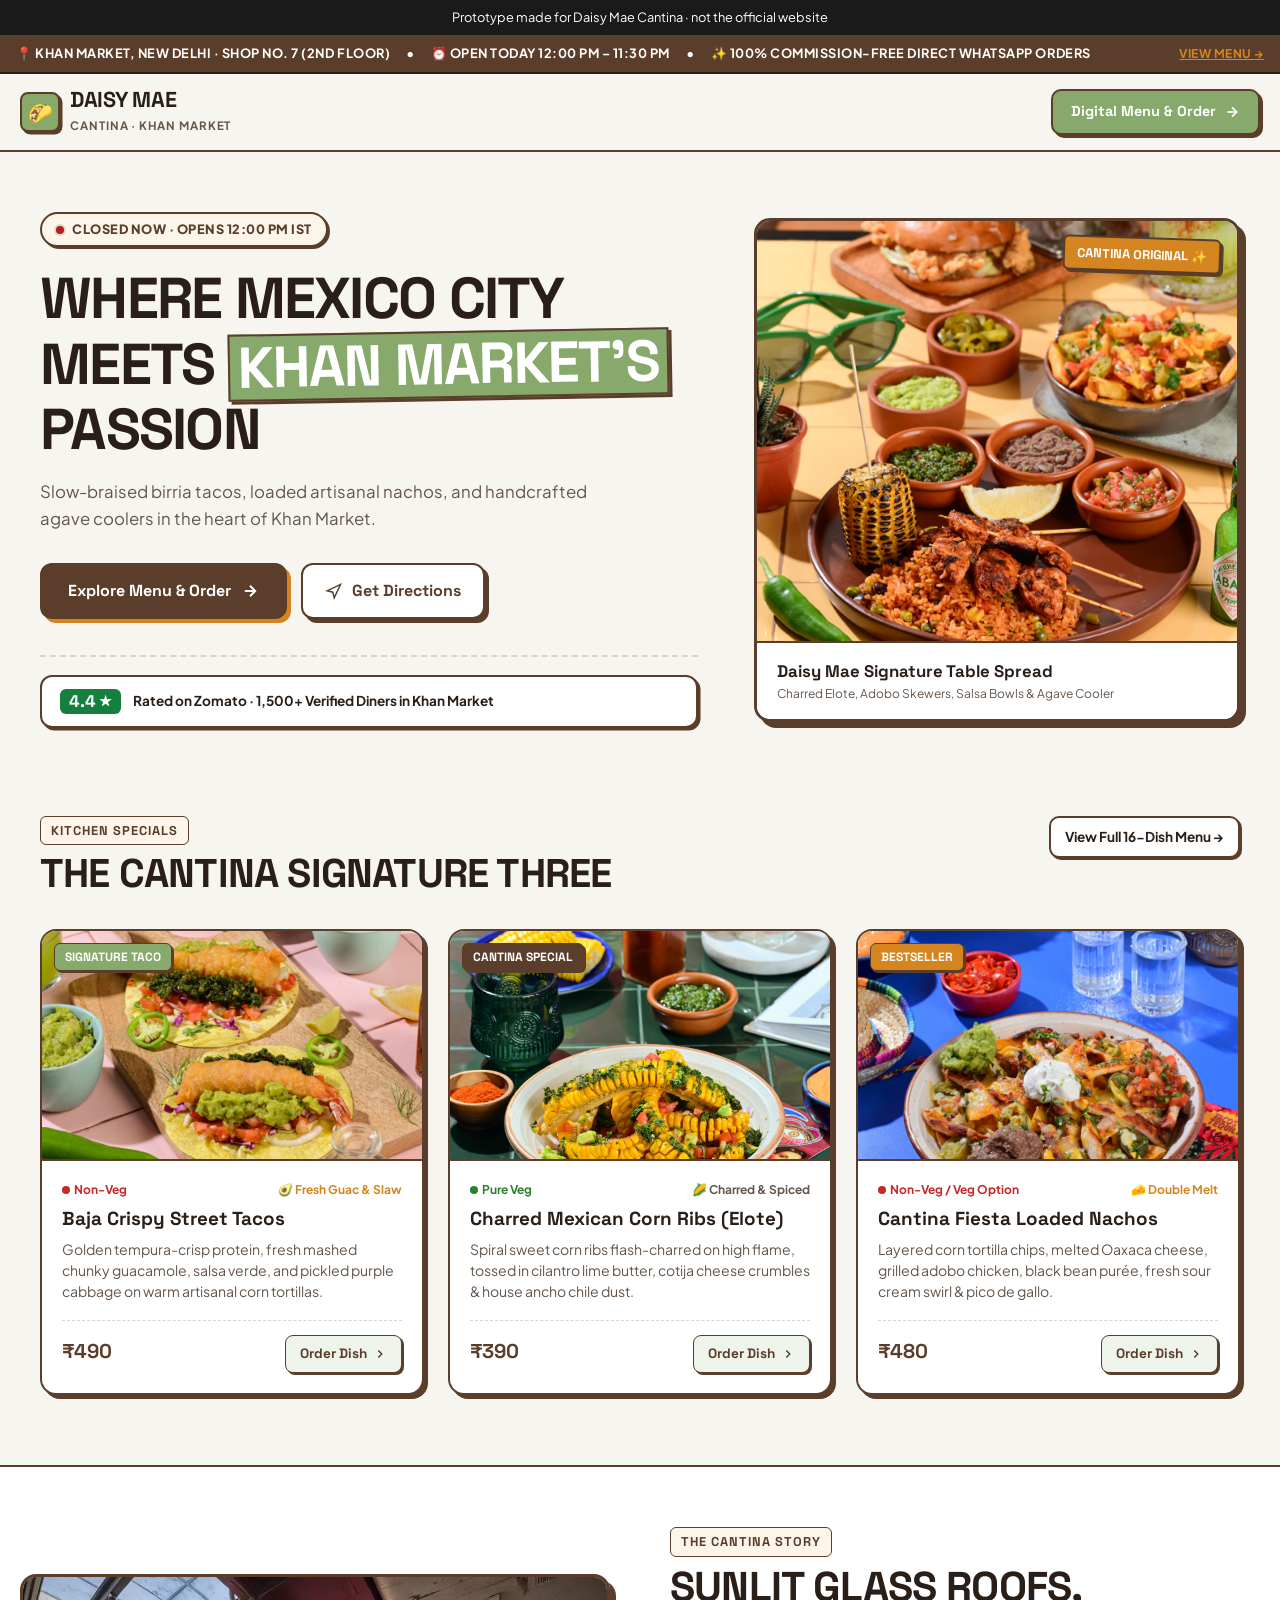
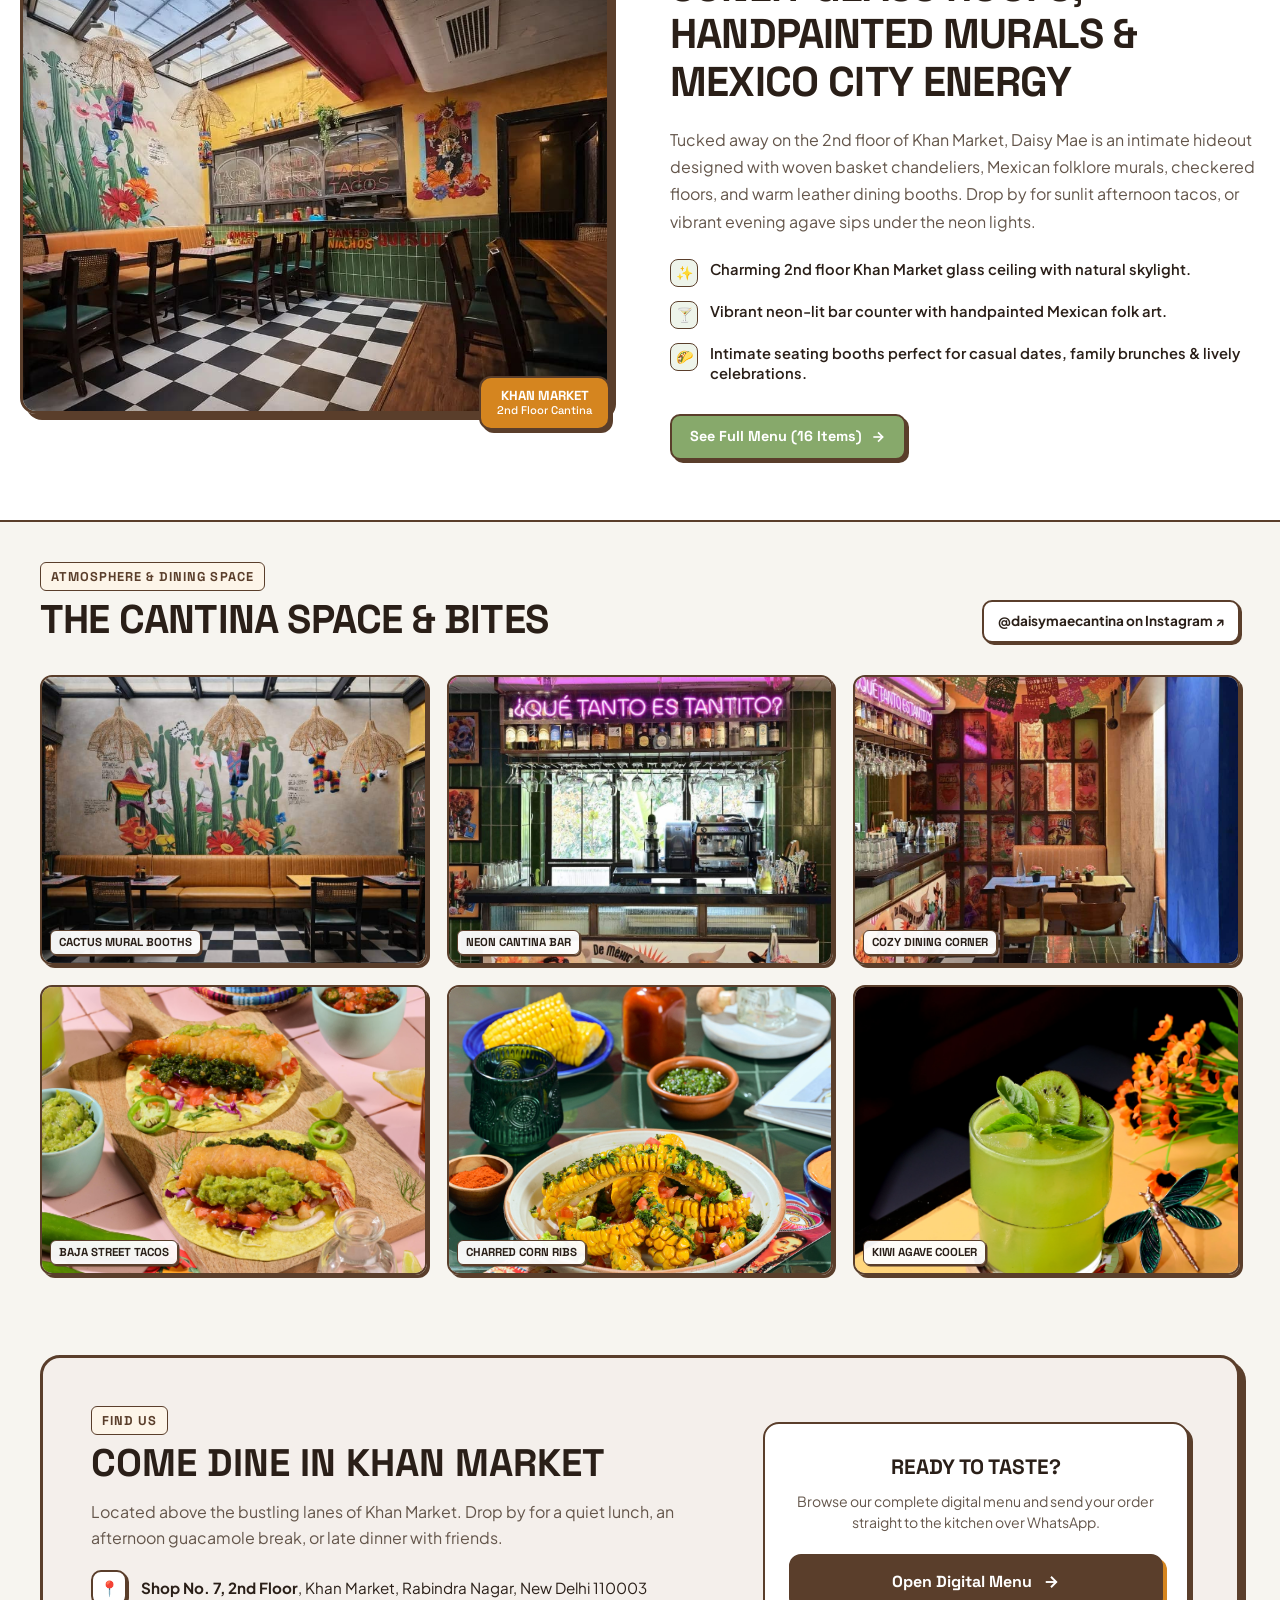
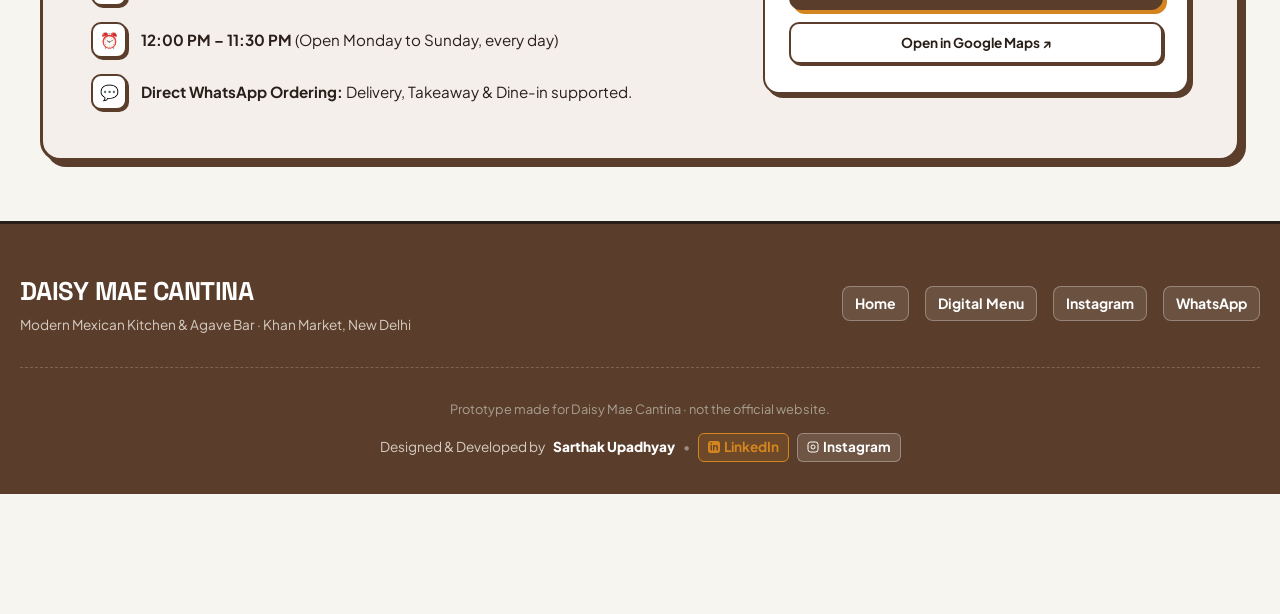
==== commit 8a65562b: "some new changes" ====
--- a/index.html
+++ b/index.html
@@ -1078,7 +1078,7 @@
         </div>
 
         <h1 class="hero-big-heading">
-          Where Mexico City meets <span class="highlight-sage">Khan Market</span>
+          Where Mexico City meets <span class="highlight-sage">Khan Market's</span> passion
         </h1>
 
         <p class="hero-lead-text">
@@ -1125,7 +1125,7 @@
               <div class="caption-dish">Daisy Mae Signature Table Spread</div>
               <div style="font-size:0.75rem; color:var(--text-muted);">Charred Elote, Adobo Skewers, Salsa Bowls & Agave Cooler</div>
             </div>
-            <div class="caption-price">Khan Market</div>
+            
           </div>
         </div>
       </div>
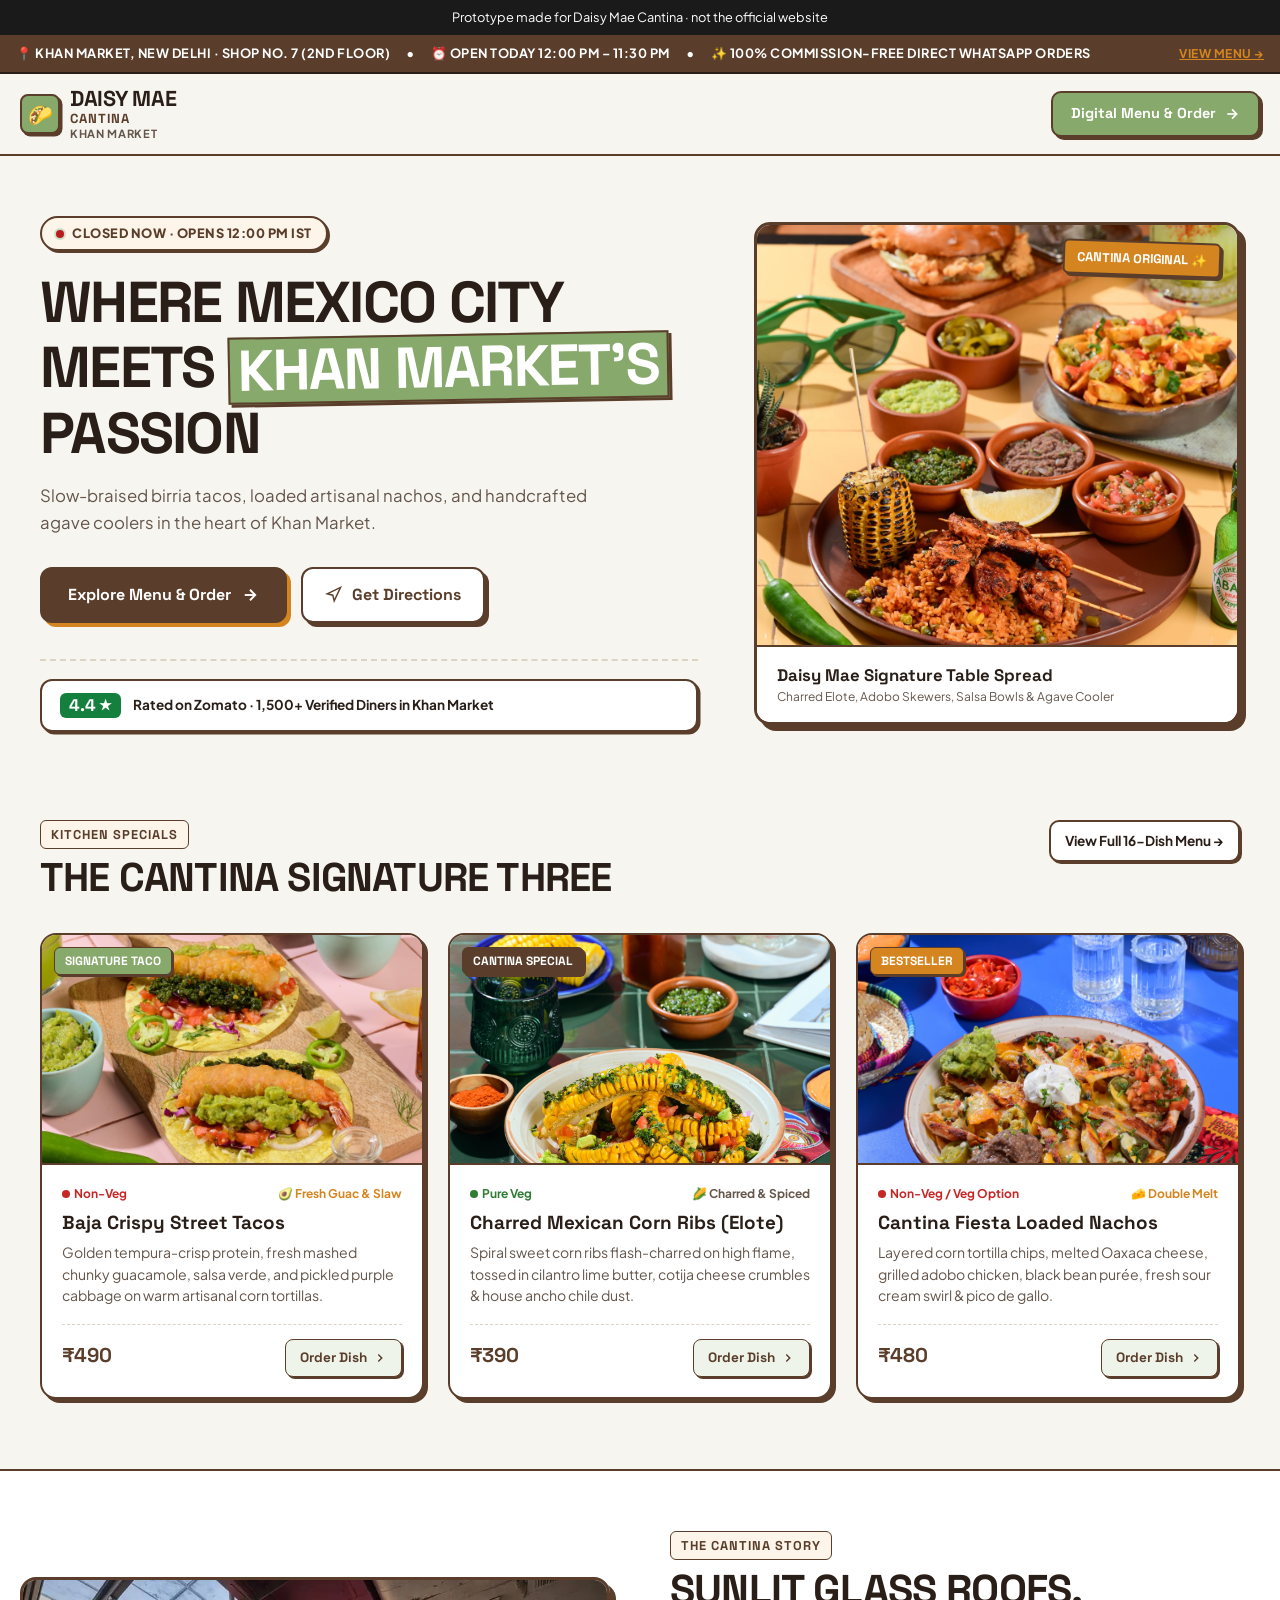
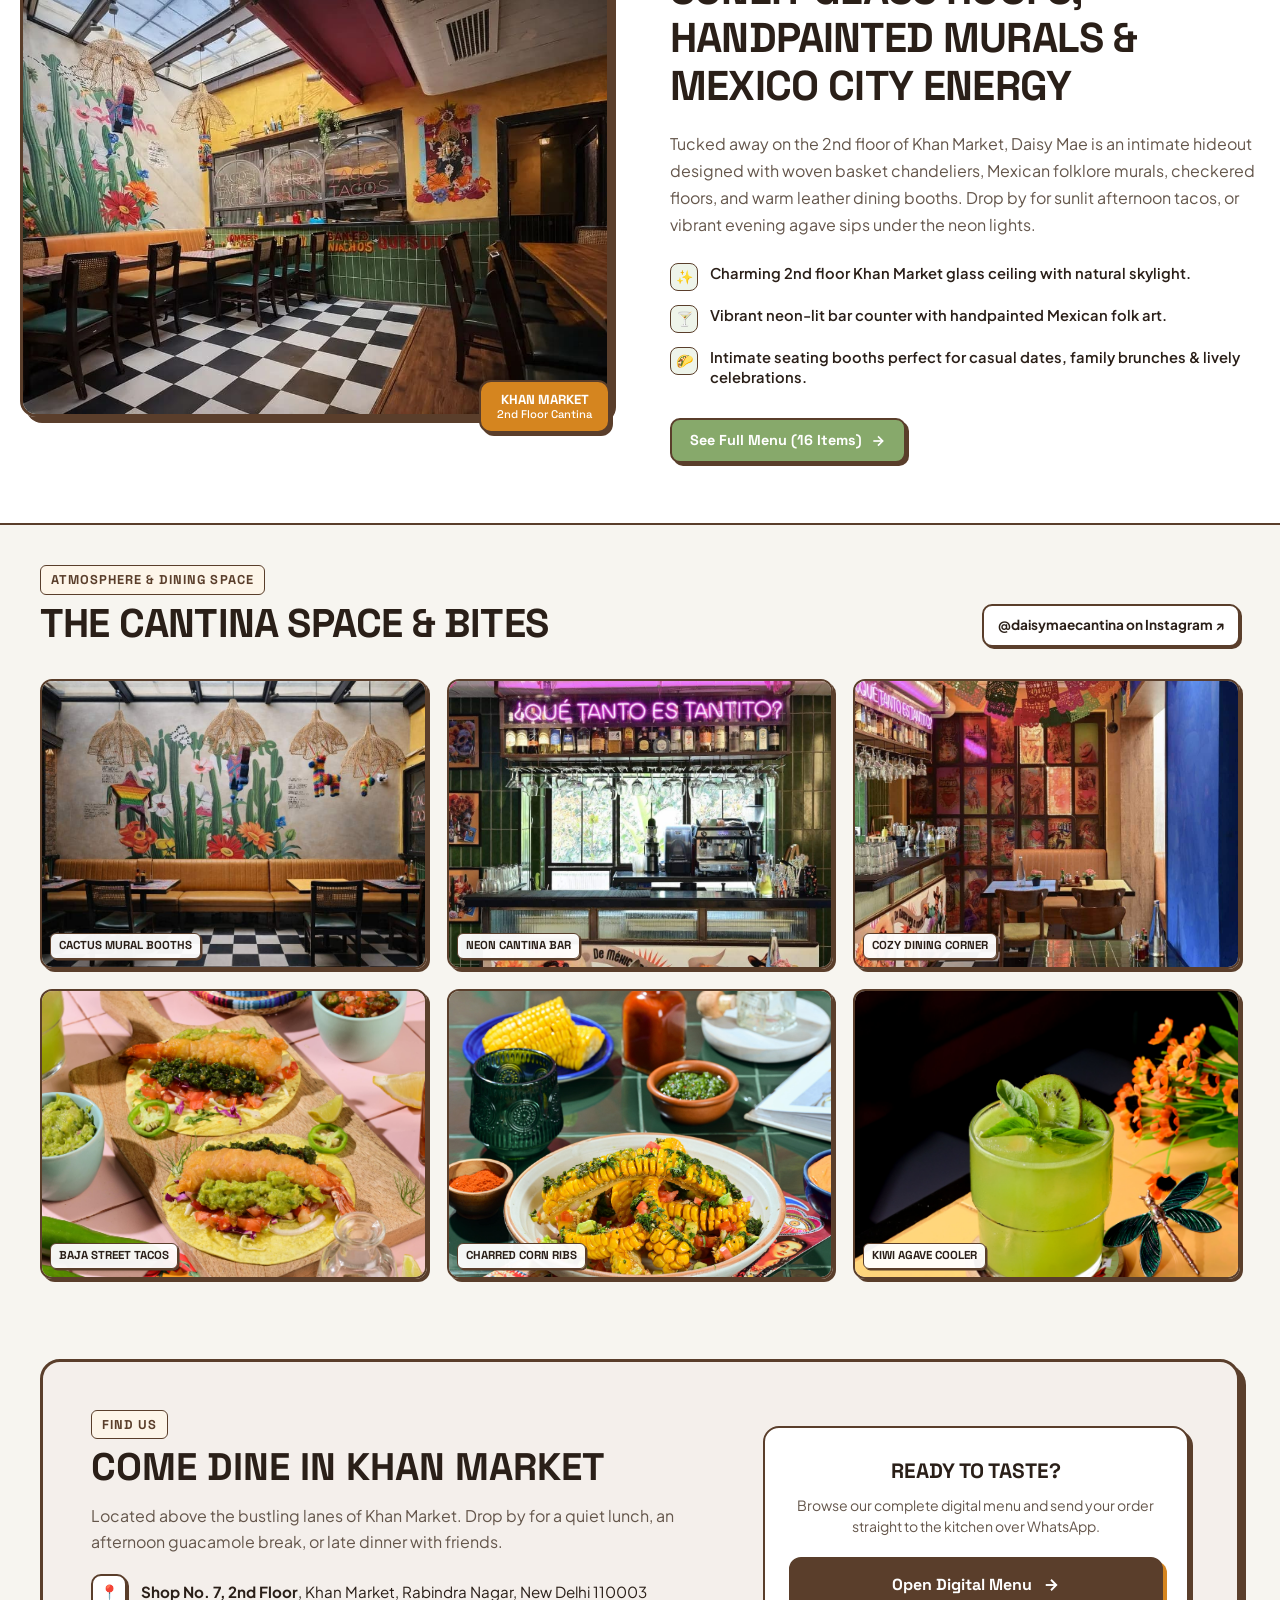
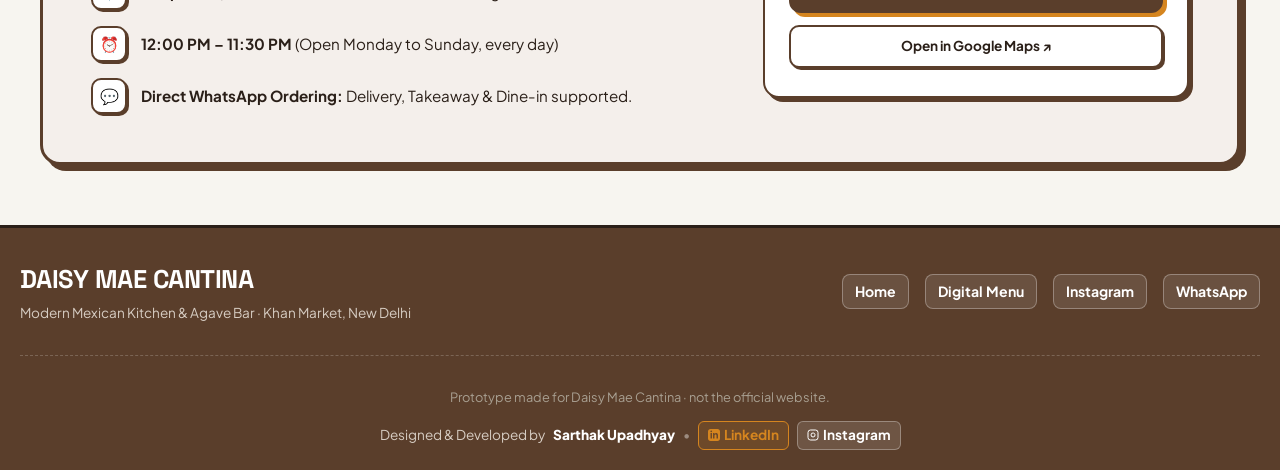
==== commit 7cb2752a: "style: Put Cantina & Khan Market on separate lines in navbar logo, and eliminate extra bottom space " ====
--- a/index.html
+++ b/index.html
@@ -38,6 +38,7 @@
       max-width: 100%;
       width: 100%;
       position: relative;
+      padding-bottom: 0 !important;
     }
 
     *, *::before, *::after {
@@ -119,21 +120,40 @@
       border-radius: 8px;
     }
 
+    .brand-title-group {
+      display: flex;
+      flex-direction: column;
+      gap: 1px;
+    }
+
     .brand-title-group h2 {
       font-family: var(--font-display);
       font-size: 1.35rem;
       font-weight: 700;
       letter-spacing: -0.02em;
-      line-height: 1.1;
+      line-height: 1;
       text-transform: uppercase;
     }
 
-    .brand-title-group span {
-      font-size: 0.72rem;
-      font-weight: 700;
-      color: var(--text-muted);
+    .brand-sub-cantina {
+      font-family: var(--font-display);
+      font-size: 0.82rem;
+      font-weight: 800;
+      color: var(--walnut);
       letter-spacing: 0.08em;
       text-transform: uppercase;
+      line-height: 1.15;
+      display: block;
+    }
+
+    .brand-sub-loc {
+      font-size: 0.7rem;
+      font-weight: 700;
+      color: var(--text-muted);
+      letter-spacing: 0.06em;
+      text-transform: uppercase;
+      line-height: 1.15;
+      display: block;
     }
 
     .nav-actions {
@@ -854,7 +874,7 @@
       background: var(--walnut);
       color: #FFFFFF;
       border-top: 3px solid var(--text-main);
-      padding: 48px 20px 32px;
+      padding: 32px 20px 20px;
     }
 
     .footer-container {
@@ -1002,9 +1022,30 @@
         font-size: 1.15rem;
       }
 
+      .brand-sub-cantina {
+        font-size: 0.78rem;
+      }
+
+      .brand-sub-loc {
+        font-size: 0.68rem;
+      }
+
       .btn-brutal-menu {
         padding: 8px 14px;
         font-size: 0.82rem;
+      }
+
+      .landing-footer {
+        padding: 24px 16px 20px !important;
+      }
+
+      .footer-container {
+        gap: 20px !important;
+      }
+
+      .footer-top-row {
+        gap: 16px !important;
+        padding-bottom: 20px !important;
       }
     }
 
@@ -1052,7 +1093,8 @@
         <div class="brand-badge-square">🌮</div>
         <div class="brand-title-group">
           <h2>Daisy Mae</h2>
-          <span>Cantina · Khan Market</span>
+          <span class="brand-sub-cantina">Cantina</span>
+          <span class="brand-sub-loc">Khan Market</span>
         </div>
       </a>
 
@@ -1125,7 +1167,6 @@
               <div class="caption-dish">Daisy Mae Signature Table Spread</div>
               <div style="font-size:0.75rem; color:var(--text-muted);">Charred Elote, Adobo Skewers, Salsa Bowls & Agave Cooler</div>
             </div>
-            
           </div>
         </div>
       </div>
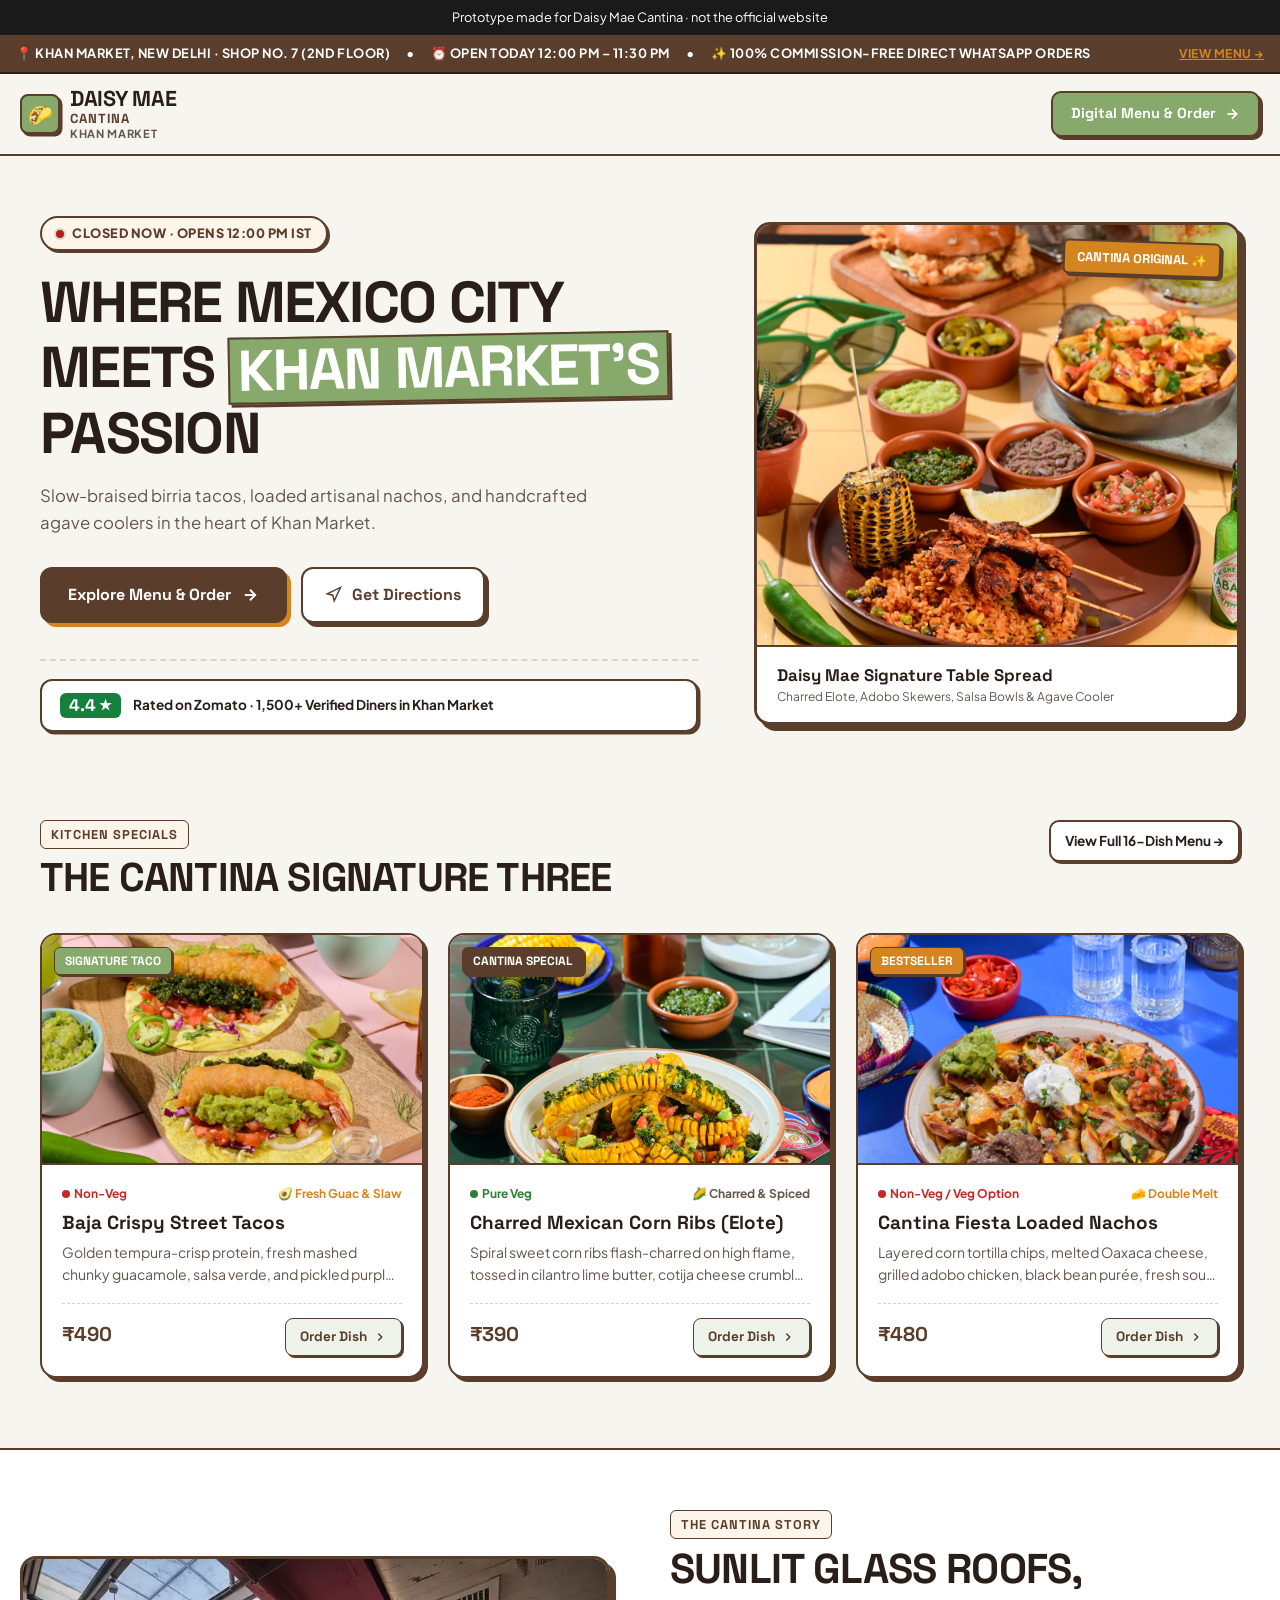
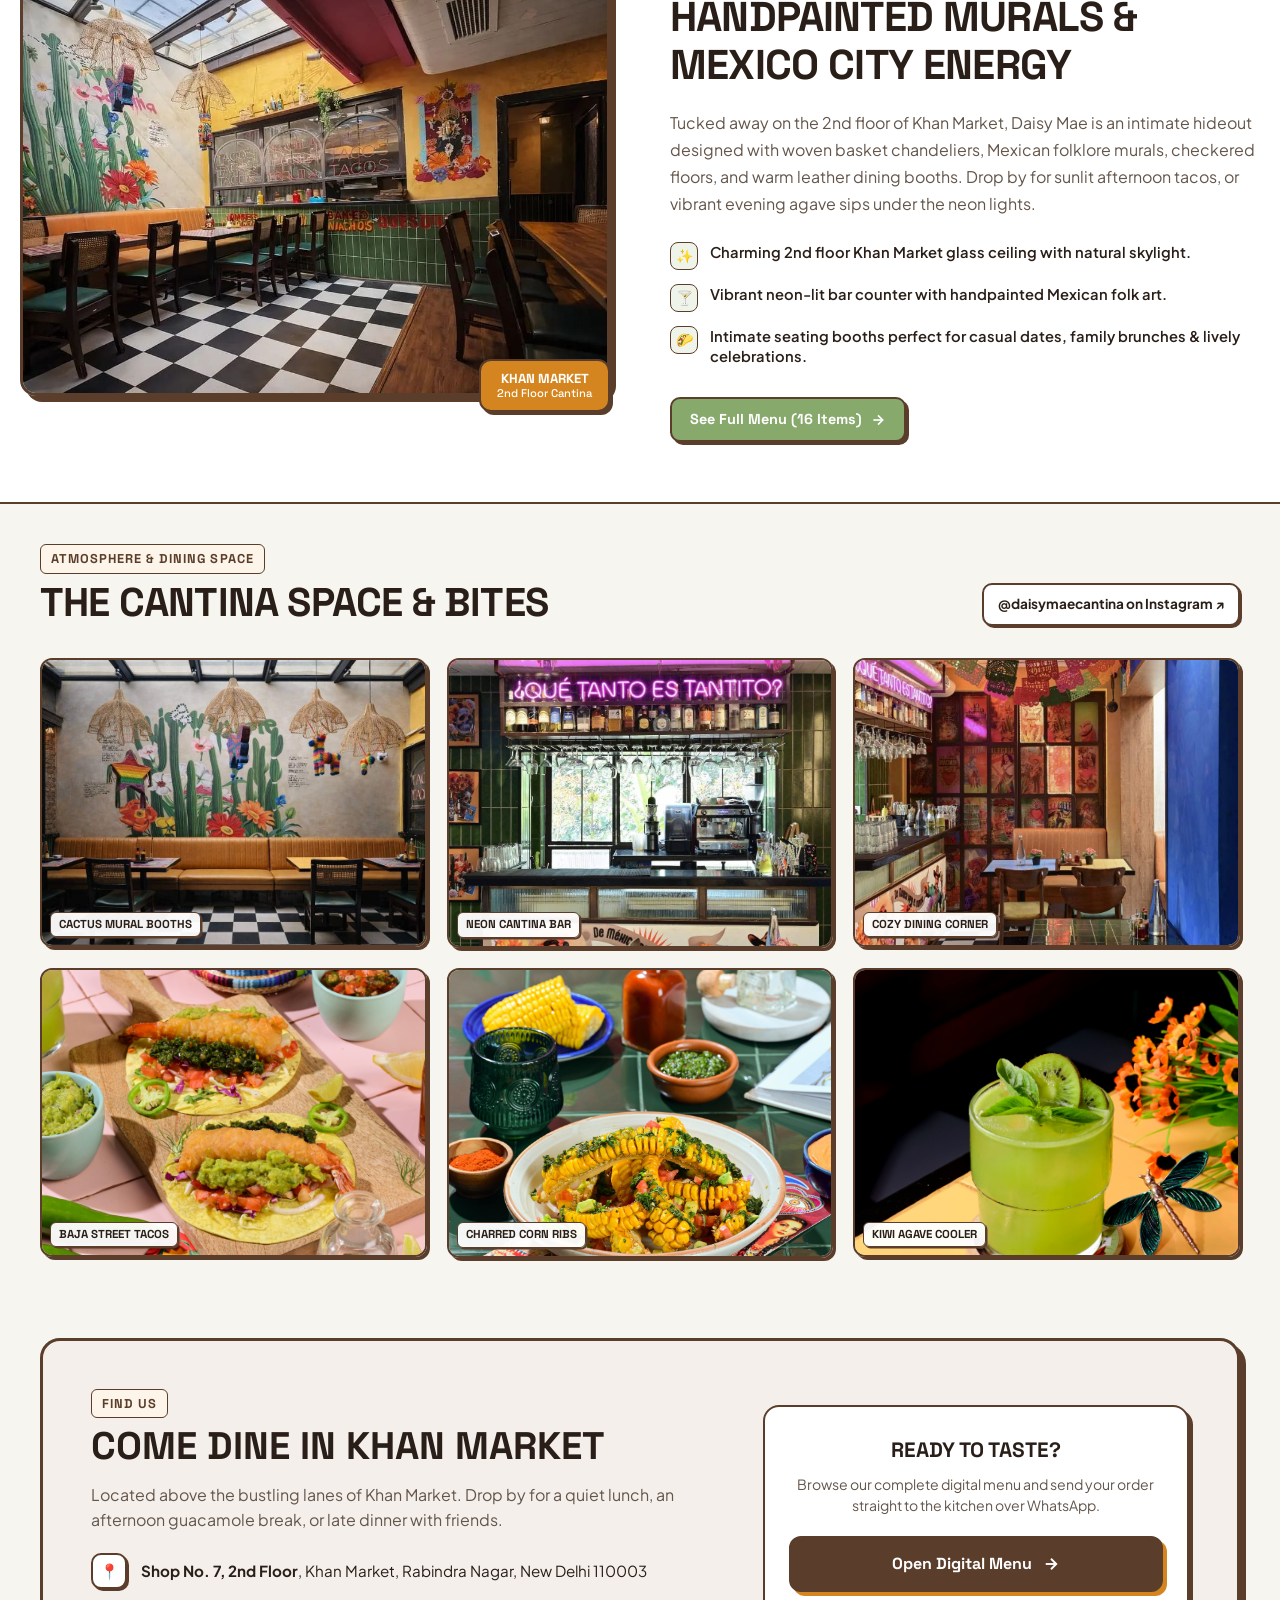
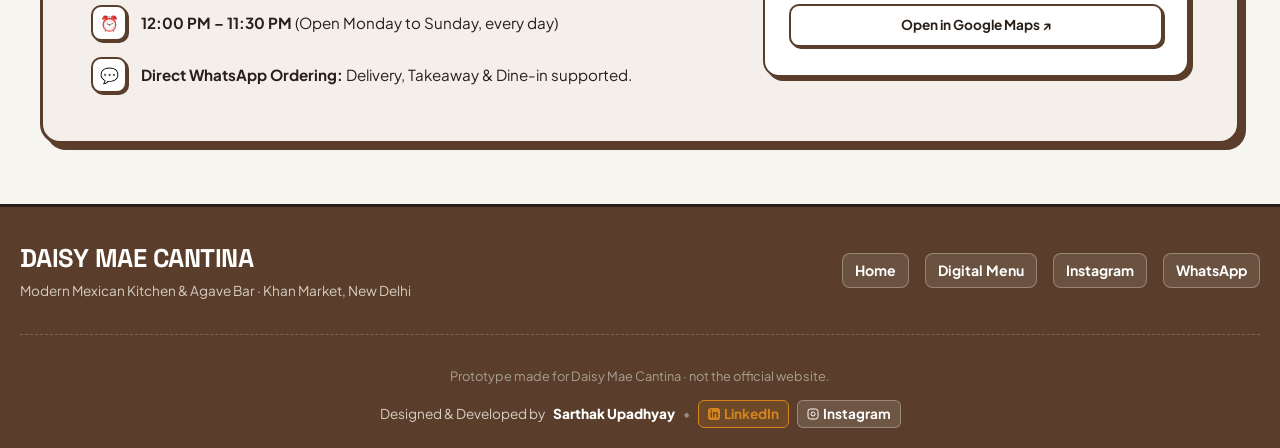
==== commit edd6cc93: "style: Balance bottom breathing space evenly on menu page and homepage" ====
--- a/index.html
+++ b/index.html
@@ -1009,34 +1009,48 @@
       }
 
       .site-nav {
-        padding: 10px 16px;
+        padding: 9px 14px;
+      }
+
+      .site-nav-container {
+        gap: 16px;
+      }
+
+      .brand-logo-wrap {
+        gap: 8px;
       }
 
       .brand-badge-square {
-        width: 36px;
-        height: 36px;
-        font-size: 18px;
+        width: 32px;
+        height: 32px;
+        font-size: 16px;
+        border-radius: 7px;
+        box-shadow: 2px 2px 0 var(--walnut);
       }
 
       .brand-title-group h2 {
-        font-size: 1.15rem;
+        font-size: 1.05rem;
       }
 
       .brand-sub-cantina {
-        font-size: 0.78rem;
+        font-size: 0.72rem;
       }
 
       .brand-sub-loc {
-        font-size: 0.68rem;
+        font-size: 0.62rem;
       }
 
       .btn-brutal-menu {
-        padding: 8px 14px;
-        font-size: 0.82rem;
+        padding: 7px 11px;
+        font-size: 0.75rem;
+        gap: 5px;
+        box-shadow: 2px 2px 0 var(--walnut);
+        border-radius: 8px;
+        white-space: nowrap;
       }
 
       .landing-footer {
-        padding: 24px 16px 20px !important;
+        padding: 24px 16px 50px !important;
       }
 
       .footer-container {
--- a/style.css
+++ b/style.css
@@ -61,14 +61,18 @@
   -webkit-tap-highlight-color: transparent;
 }
 
+html, body {
+  overflow-x: clip;
+  max-width: 100%;
+}
+
 body {
   font-family: var(--font-sans);
   background-color: var(--bg-body);
   color: var(--text-main);
   line-height: 1.5;
   -webkit-font-smoothing: antialiased;
-  padding-bottom: 120px;
-  overflow-x: hidden;
+  padding-bottom: 60px;
 }
 
 /* Full Width App Container */
@@ -79,6 +83,7 @@
   min-height: 100vh;
   background-color: var(--bg-body);
   position: relative;
+  overflow-x: clip;
 }
 
 /* Header & Hero Section */
@@ -92,6 +97,8 @@
   display: flex;
   justify-content: space-between;
   align-items: center;
+  flex-wrap: wrap;
+  gap: 8px;
   margin-bottom: 16px;
 }
 
@@ -107,6 +114,7 @@
   text-transform: uppercase;
   padding: 4px 10px;
   border-radius: var(--radius-full);
+  white-space: nowrap;
 }
 
 .brand-tag .status-dot {
@@ -495,8 +503,8 @@
 /* The 3 Action Buttons Grid */
 .quick-actions-grid {
   display: grid;
-  grid-template-columns: repeat(3, 1fr);
-  gap: 8px;
+  grid-template-columns: repeat(3, minmax(0, 1fr));
+  gap: 6px;
   width: 100%;
 }
 
@@ -504,10 +512,11 @@
   display: inline-flex;
   align-items: center;
   justify-content: center;
-  gap: 6px;
-  font-size: 12.5px;
-  font-weight: 700;
-  padding: 9px 8px;
+  gap: 5px;
+  font-size: 11.5px;
+  font-weight: 700;
+  padding: 8px 4px;
+  min-width: 0;
   border-radius: 10px;
   border: 1.5px solid var(--walnut);
   box-shadow: 2px 2px 0 var(--walnut);
@@ -517,6 +526,16 @@
   transition: transform 0.15s ease, box-shadow 0.15s ease, background-color 0.15s ease;
   white-space: nowrap;
   box-sizing: border-box;
+}
+
+.action-chip-card span {
+  overflow: hidden;
+  text-overflow: ellipsis;
+  white-space: nowrap;
+}
+
+.action-chip-card svg {
+  flex-shrink: 0;
 }
 
 .action-chip-card:hover {
@@ -625,34 +644,19 @@
   }
 }
 
-/* Commission-Free Notice Banner */
-.commission-banner {
-  margin-top: 14px;
-  background: #FEF7ED;
-  border: 1px dashed #FDBA74;
-  border-radius: var(--radius-md);
-  padding: 10px 14px;
-  display: flex;
-  align-items: center;
+/* Filter Controls Section (Normal Scroll) */
+.filter-controls-section {
+  padding: 14px 20px 6px;
+  background: var(--bg-body);
+}
+
+.filter-controls-bar {
+  display: flex;
+  flex-direction: column;
   gap: 10px;
 }
 
-.commission-banner .icon {
-  font-size: 18px;
-}
-
-.commission-banner .text {
-  font-size: 12.5px;
-  color: #9A3412;
-  font-weight: 500;
-  line-height: 1.35;
-}
-
-.commission-banner strong {
-  color: #7C2D12;
-}
-
-/* Sticky Navigation & Search Bar */
+/* Sticky Navigation: Category Tabs Only */
 .sticky-filter-wrapper {
   position: sticky;
   top: 0;
@@ -660,15 +664,8 @@
   background: rgba(250, 247, 242, 0.96);
   backdrop-filter: blur(12px);
   -webkit-backdrop-filter: blur(12px);
-  padding: 14px 20px 10px;
+  padding: 8px 20px 8px;
   border-bottom: 1px solid var(--border);
-}
-
-.filter-controls-bar {
-  display: flex;
-  flex-direction: column;
-  gap: 10px;
-  margin-bottom: 12px;
 }
 
 .search-box {
@@ -924,6 +921,10 @@
   color: var(--text-muted);
   line-height: 1.45;
   margin-top: auto;
+  display: -webkit-box;
+  -webkit-line-clamp: 2;
+  -webkit-box-orient: vertical;
+  overflow: hidden;
 }
 
 /* Card Image & Add Stepper */
@@ -932,8 +933,23 @@
   display: flex;
   flex-direction: column;
   align-items: center;
+  justify-content: flex-end;
   flex-shrink: 0;
   position: relative;
+}
+
+.dish-action-col.no-img {
+  width: 90px;
+  justify-content: flex-end;
+}
+
+.dish-card.no-img {
+  align-items: stretch;
+}
+
+.dish-action-col.no-img .btn-add-container {
+  margin-top: 0;
+  width: 100%;
 }
 
 .dish-img-box {
@@ -1525,13 +1541,13 @@
     max-width: 760px;
   }
 
-  .commission-banner {
-    max-width: 100%;
-  }
-
   /* Desktop Filter Controls: Search and Diet Side-by-Side */
+  .filter-controls-section {
+    padding: 16px 36px 10px;
+  }
+
   .sticky-filter-wrapper {
-    padding: 16px 36px 12px;
+    padding: 10px 36px 10px;
   }
 
   .filter-controls-bar {
@@ -1599,6 +1615,50 @@
   }
 }
 
+/* ============================================================
+   MOBILE OPTIMIZATIONS (<= 520px)
+   ============================================================ */
+@media (max-width: 520px) {
+  /* Hide slideshow captions on mobile */
+  .slide-caption {
+    display: none !important;
+  }
+
+  /* Hide opening hours pill from header on small screens to declutter */
+  .brand-tag#cafe-status-tag {
+    display: none;
+  }
+
+  .cantina-header {
+    padding: 16px 14px 14px;
+  }
+
+  .cantina-location-card {
+    padding: 14px 12px;
+  }
+
+  .filter-controls-section {
+    padding: 12px 14px 4px;
+  }
+
+  .sticky-filter-wrapper {
+    padding: 6px 14px 6px;
+  }
+
+  .menu-container {
+    padding: 16px 14px;
+  }
+
+  body {
+    padding-bottom: 50px;
+  }
+
+  .cantina-footer {
+    padding: 24px 14px 20px;
+    margin-top: 16px;
+  }
+}
+
 @media (min-width: 1200px) {
   .category-dishes {
     gap: 20px;
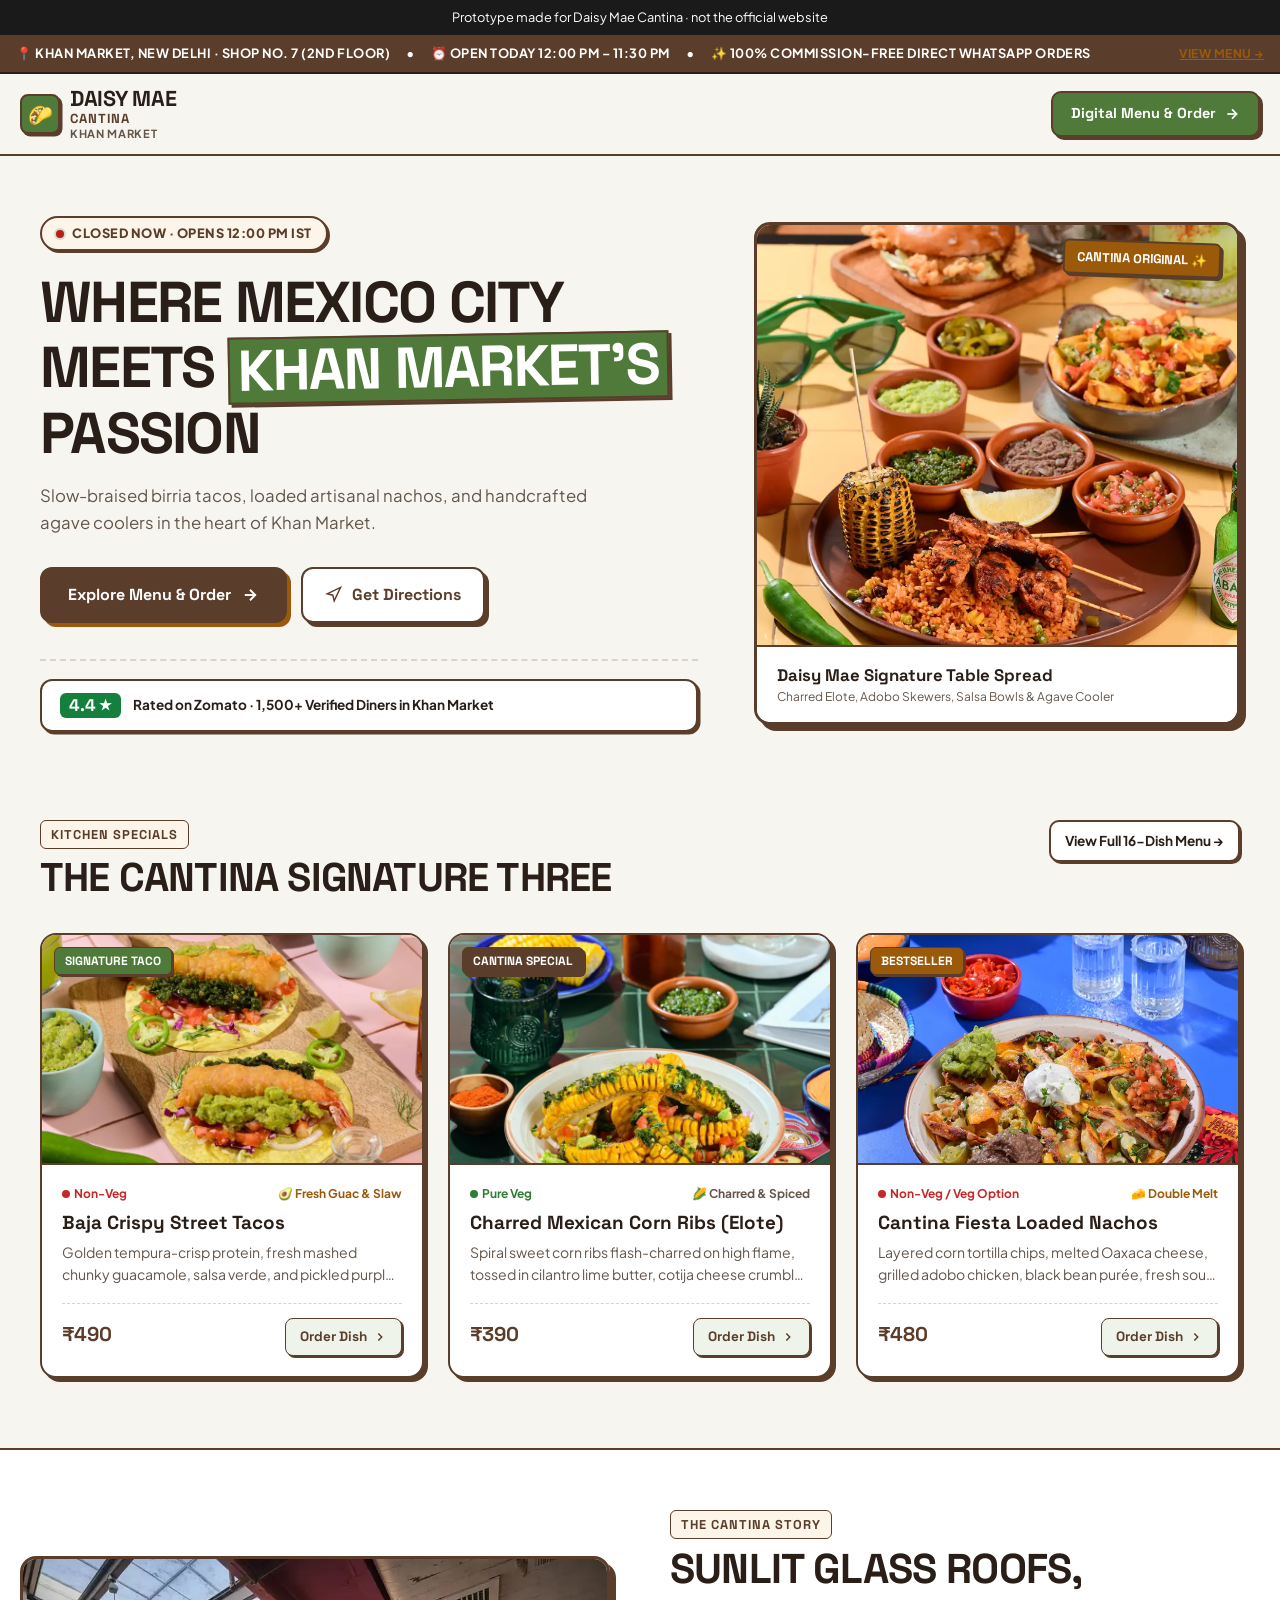
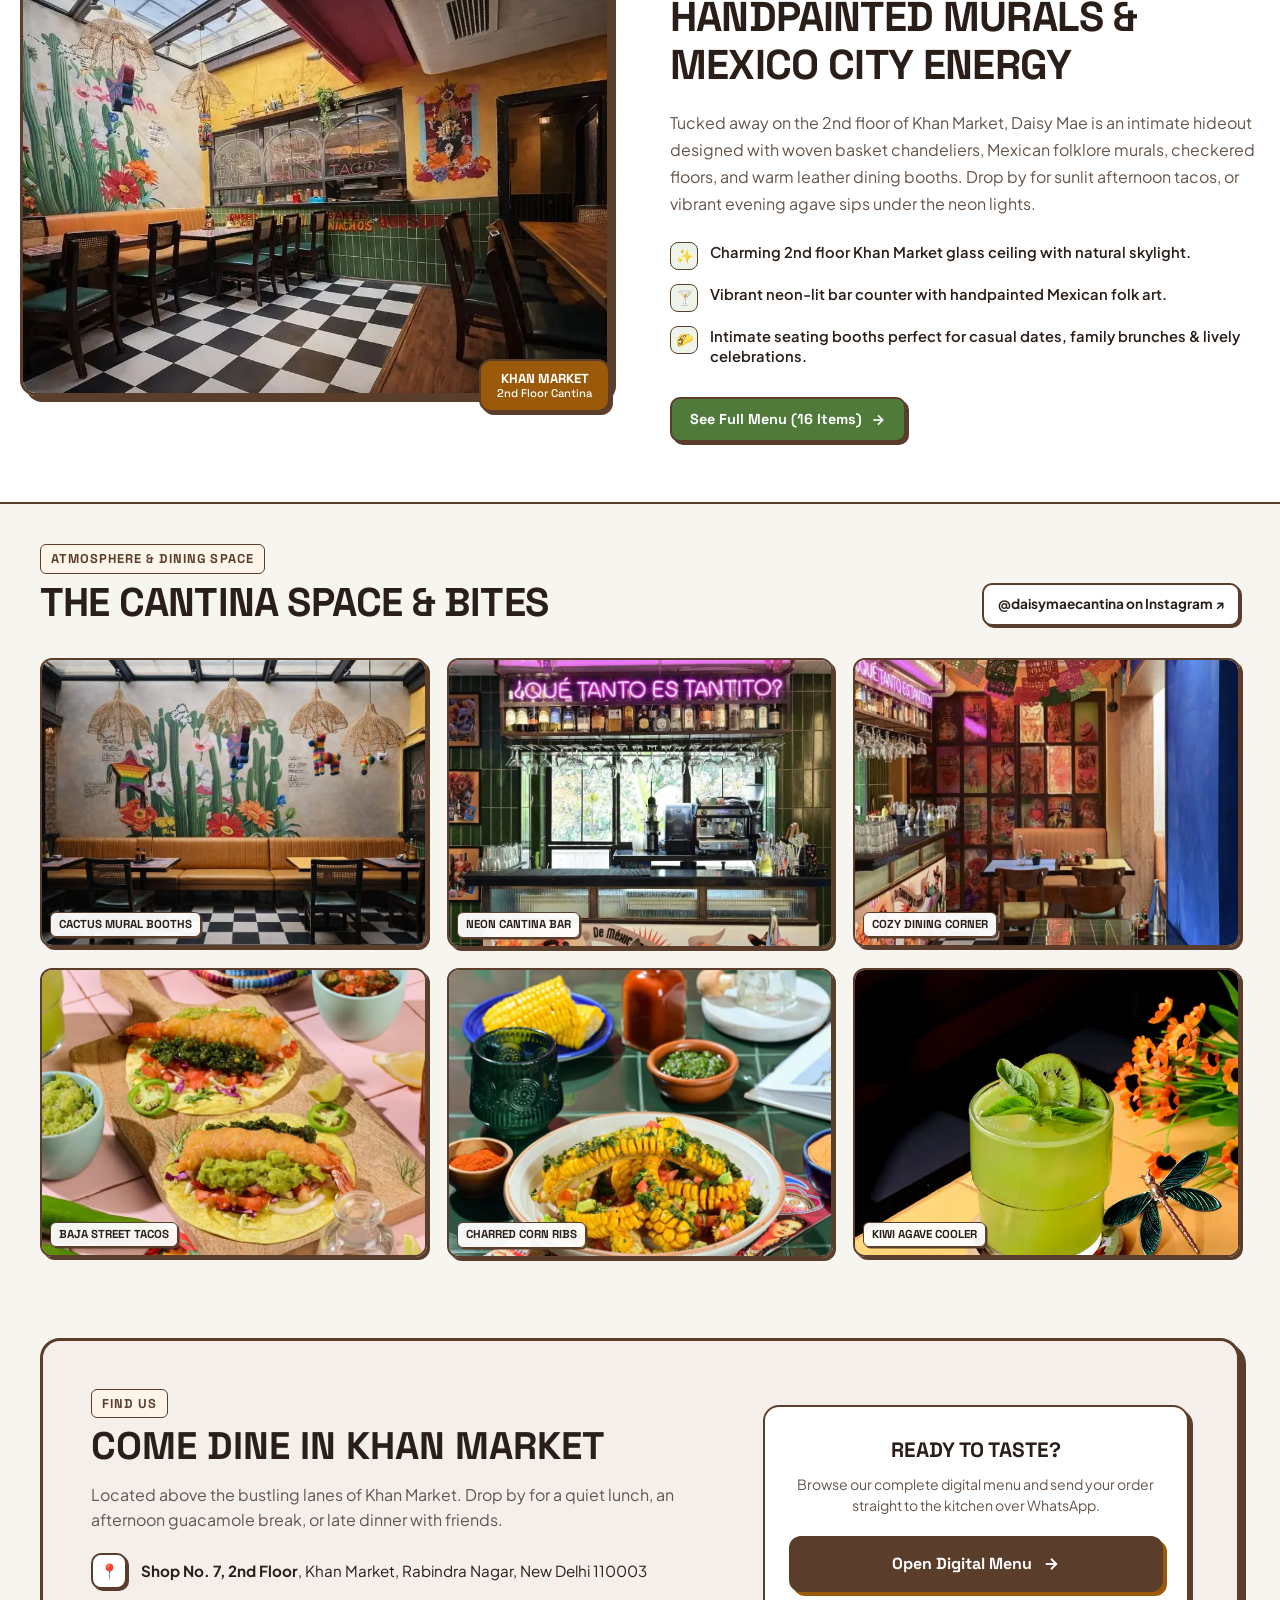
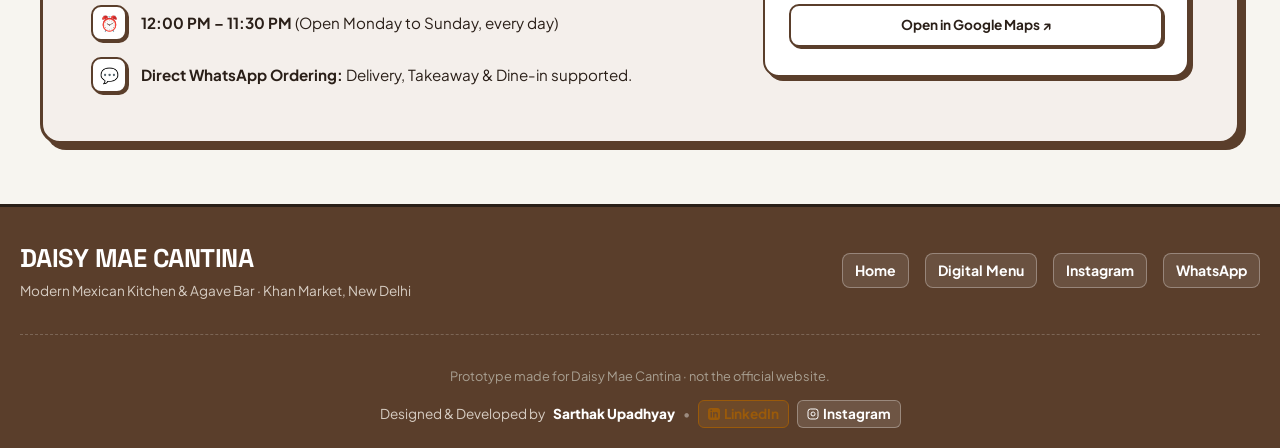
==== commit c5fce946: "perf: Optimize mobile Lighthouse (LCP, WebP, responsive srcset, contrast, a11y, reduced-motion)" ====
--- a/index.html
+++ b/index.html
@@ -13,10 +13,13 @@
   <meta property="og:description" content="Modern Mexican Kitchen & Agave Bar. Authentic birria tacos, artisanal nachos, and handcrafted sips.">
   <meta property="og:type" content="website">
 
-  <!-- Google Fonts: Space Grotesk (Chunky Neo-Brutalist) & Plus Jakarta Sans & Playfair Display -->
+  <!-- Preload Hero Image / LCP -->
+  <link rel="preload" as="image" href="images/hero-800w.webp" imagesrcset="images/hero-480w.webp 480w, images/hero-800w.webp 800w, images/hero-1200w.webp 1200w" imagesizes="(max-width: 768px) 100vw, 540px" fetchpriority="high">
+
+  <!-- Google Fonts: Space Grotesk & Plus Jakarta Sans with display=swap -->
   <link rel="preconnect" href="https://fonts.googleapis.com">
   <link rel="preconnect" href="https://fonts.gstatic.com" crossorigin>
-  <link href="https://fonts.googleapis.com/css2?family=Playfair+Display:ital,wght@0,600;0,800;1,600&family=Plus+Jakarta+Sans:wght@400;500;600;700;800&family=Space+Grotesk:wght@500;700&display=swap" rel="stylesheet">
+  <link href="https://fonts.googleapis.com/css2?family=Plus+Jakarta+Sans:wght@400;500;600;700;800&family=Space+Grotesk:wght@500;700&display=swap" rel="stylesheet">
 
   <link rel="stylesheet" href="style.css">
   <style>
@@ -126,7 +129,8 @@
       gap: 1px;
     }
 
-    .brand-title-group h2 {
+    .brand-title-group h2,
+    .brand-title-group .brand-title {
       font-family: var(--font-display);
       font-size: 1.35rem;
       font-weight: 700;
@@ -1081,6 +1085,14 @@
         padding: 10px 14px;
       }
     }
+
+    @media (prefers-reduced-motion: reduce) {
+      *, *::before, *::after {
+        animation-duration: 0.01ms !important;
+        animation-iteration-count: 1 !important;
+        transition-duration: 0.01ms !important;
+      }
+    }
   </style>
 </head>
 <body class="landing-body">
@@ -1106,7 +1118,7 @@
       <a href="index.html" class="brand-logo-wrap">
         <div class="brand-badge-square">🌮</div>
         <div class="brand-title-group">
-          <h2>Daisy Mae</h2>
+          <div class="brand-title">Daisy Mae</div>
           <span class="brand-sub-cantina">Cantina</span>
           <span class="brand-sub-loc">Khan Market</span>
         </div>
@@ -1174,7 +1186,15 @@
       <!-- Hero Poster Image Card with Real Daisy Mae Cantina Spread -->
       <div class="hero-poster-frame">
         <div class="hero-poster-card">
-          <img src="daisy_mae_table.jpg" alt="Daisy Mae Cantina Table Spread at Khan Market" class="hero-poster-img">
+          <img src="images/hero-800w.webp"
+               srcset="images/hero-480w.webp 480w, images/hero-800w.webp 800w, images/hero-1200w.webp 1200w"
+               sizes="(max-width: 768px) 100vw, 540px"
+               width="800" height="800"
+               fetchpriority="high"
+               loading="eager"
+               decoding="async"
+               alt="Daisy Mae Cantina Table Spread at Khan Market"
+               class="hero-poster-img">
           <div class="poster-sticker-tag">Cantina Original ✨</div>
           <div class="poster-bottom-caption">
             <div>
@@ -1202,7 +1222,7 @@
       <!-- Dish 1: Crispy Baja Shrimp Tacos -->
       <article class="dish-showcase-card">
         <div class="dish-card-img-wrap">
-          <img src="daisy_drinks_6.jpg" alt="Crispy Baja Prawn / Fish Tacos at Daisy Mae">
+          <img src="images/daisy_drinks_6.webp" width="800" height="800" loading="lazy" decoding="async" alt="Crispy Baja Prawn / Fish Tacos at Daisy Mae">
           <span class="badge-card-tag">Signature Taco</span>
         </div>
         <div class="dish-card-content">
@@ -1227,7 +1247,7 @@
       <!-- Dish 2: Fire-Roasted Ribs / Elote -->
       <article class="dish-showcase-card">
         <div class="dish-card-img-wrap">
-          <img src="daisy_bar_3.jpg" alt="Charred Mexican Street Corn Ribs at Daisy Mae">
+          <img src="images/daisy_bar_3.webp" width="800" height="800" loading="lazy" decoding="async" alt="Charred Mexican Street Corn Ribs at Daisy Mae">
           <span class="badge-card-tag" style="background:var(--walnut);">Cantina Special</span>
         </div>
         <div class="dish-card-content">
@@ -1252,7 +1272,7 @@
       <!-- Dish 3: Loaded Cantina Nachos Fiesta -->
       <article class="dish-showcase-card">
         <div class="dish-card-img-wrap">
-          <img src="daisy_interior_2.jpg" alt="Loaded Cantina Nachos Fiesta at Daisy Mae">
+          <img src="images/daisy_interior_2.webp" width="648" height="800" loading="lazy" decoding="async" alt="Loaded Cantina Nachos Fiesta at Daisy Mae">
           <span class="badge-card-tag" style="background:var(--amber);">Bestseller</span>
         </div>
         <div class="dish-card-content">
@@ -1280,7 +1300,7 @@
   <section class="story-section">
     <div class="story-grid">
       <div class="story-frame">
-        <img src="daisy_ambience_1.jpg" alt="Daisy Mae Cantina 2nd Floor Dining Hall in Khan Market" class="story-img-main">
+        <img src="images/daisy_ambience_1.webp" width="1080" height="720" loading="lazy" decoding="async" alt="Daisy Mae Cantina 2nd Floor Dining Hall in Khan Market" class="story-img-main">
         <div class="story-stamp">
           <div>KHAN MARKET</div>
           <div style="font-size:0.7rem; font-weight:500;">2nd Floor Cantina</div>
@@ -1329,27 +1349,27 @@
 
     <div class="gallery-grid">
       <div class="gallery-item">
-        <img src="daisy_ambience_2.jpg" alt="Daisy Mae Leather Booths & Handpainted Cactus Mural">
+        <img src="images/daisy_ambience_2.webp" width="1080" height="720" loading="lazy" decoding="async" alt="Daisy Mae Leather Booths & Handpainted Cactus Mural">
         <span class="gallery-label">Cactus Mural Booths</span>
       </div>
       <div class="gallery-item">
-        <img src="daisy_ambience_5.jpg" alt="Daisy Mae Neon Bar Counter with Papel Picado Banners">
+        <img src="images/daisy_ambience_5.webp" width="925" height="1200" loading="lazy" decoding="async" alt="Daisy Mae Neon Bar Counter with Papel Picado Banners">
         <span class="gallery-label">Neon Cantina Bar</span>
       </div>
       <div class="gallery-item">
-        <img src="daisy_ambience_3.jpg" alt="Cozy Dining Corner with Tiled Tables & Retro Posters">
+        <img src="images/daisy_ambience_3.webp" width="934" height="1200" loading="lazy" decoding="async" alt="Cozy Dining Corner with Tiled Tables & Retro Posters">
         <span class="gallery-label">Cozy Dining Corner</span>
       </div>
       <div class="gallery-item">
-        <img src="daisy_drinks_6.jpg" alt="Baja Crispy Street Tacos at Daisy Mae">
+        <img src="images/daisy_drinks_6.webp" width="800" height="800" loading="lazy" decoding="async" alt="Baja Crispy Street Tacos at Daisy Mae">
         <span class="gallery-label">Baja Street Tacos</span>
       </div>
       <div class="gallery-item">
-        <img src="daisy_bar_3.jpg" alt="Charred Street Corn Ribs Elote">
+        <img src="images/daisy_bar_3.webp" width="800" height="800" loading="lazy" decoding="async" alt="Charred Street Corn Ribs Elote">
         <span class="gallery-label">Charred Corn Ribs</span>
       </div>
       <div class="gallery-item">
-        <img src="daisy_interior_1.jpg" alt="Artisanal Kiwi Basil Agave Cooler on Daisy Mae Branded Coaster">
+        <img src="images/daisy_interior_1.webp" width="699" height="800" loading="lazy" decoding="async" alt="Artisanal Kiwi Basil Agave Cooler on Daisy Mae Branded Coaster">
         <span class="gallery-label">Kiwi Agave Cooler</span>
       </div>
     </div>
@@ -1417,7 +1437,7 @@
         </div>
       </div>
       <div class="footer-bottom-copy">
-        <p><p>Prototype made for Daisy Mae Cantina · not the official website.</p></p>
+        <p>Prototype made for Daisy Mae Cantina · not the official website.</p>
         <div style="margin-top: 14px; display: inline-flex; align-items: center; justify-content: center; flex-wrap: wrap; gap: 8px; font-size: 0.85rem; color: #D6CCC2;">
           <span>Designed &amp; Developed by</span>
           <strong style="color: #FFFFFF; font-weight: 800;">Sarthak Upadhyay</strong>
--- a/style.css
+++ b/style.css
@@ -13,18 +13,18 @@
   
   --text-main: #2A1F18;          /* Deep roasted walnut tone */
   --text-muted: #64564B;
-  --text-light: #948577;
+  --text-light: #706358;         /* Accessible contrast >= 5:1 on cream */
   
-  --primary: #87A96B;           /* Fresh Sage Green */
-  --primary-hover: #729456;
+  --primary: #4F7A3A;           /* Darkened Sage Green (contrast > 5:1 with white) */
+  --primary-hover: #3E632D;
   --primary-light: #EEF4EA;
   
   --walnut: #5A3E2B;            /* Deep Walnut Brown */
   --walnut-hover: #483121;
   --walnut-light: #F4EFEB;
   
-  --amber: #D5851F;             /* Golden Amber Glow Accent */
-  --amber-hover: #BE7214;
+  --amber: #9A5A0A;             /* Accessible Amber Accent (contrast > 5:1 on cream) */
+  --amber-hover: #7E4907;
   --amber-light: #FDF5E9;
   
   --agave: #5A3E2B;             /* Using Walnut for primary action accents */
@@ -1663,4 +1663,24 @@
   .category-dishes {
     gap: 20px;
   }
+}
+
+/* ============================================================
+   ACCESSIBILITY: PREFERS-REDUCED-MOTION
+   ============================================================ */
+@media (prefers-reduced-motion: reduce) {
+  *, *::before, *::after {
+    animation-duration: 0.01ms !important;
+    animation-iteration-count: 1 !important;
+    transition-duration: 0.01ms !important;
+    scroll-behavior: auto !important;
+  }
+
+  .slideshow-slide {
+    transition: none !important;
+  }
+
+  .dish-card, .btn-add, .action-chip-card, .cat-btn, .slide-btn {
+    transition: none !important;
+  }
 }
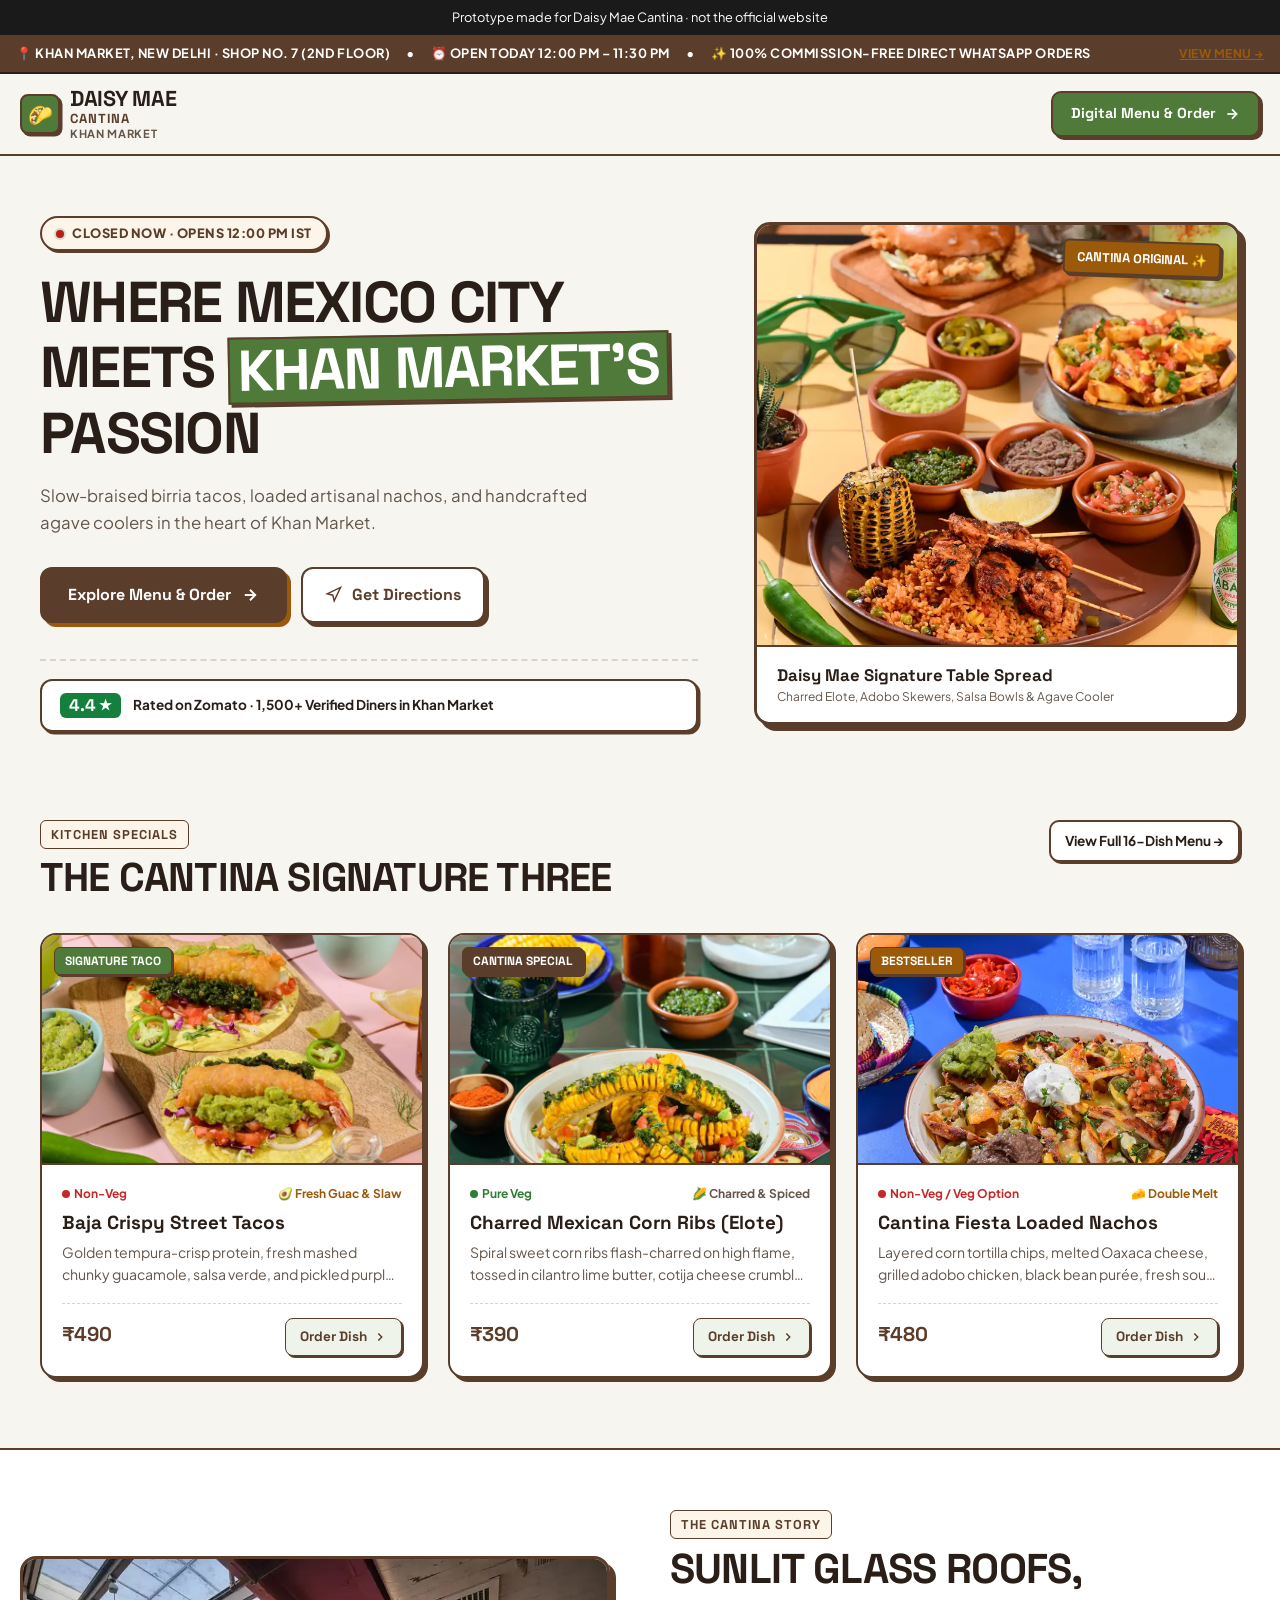
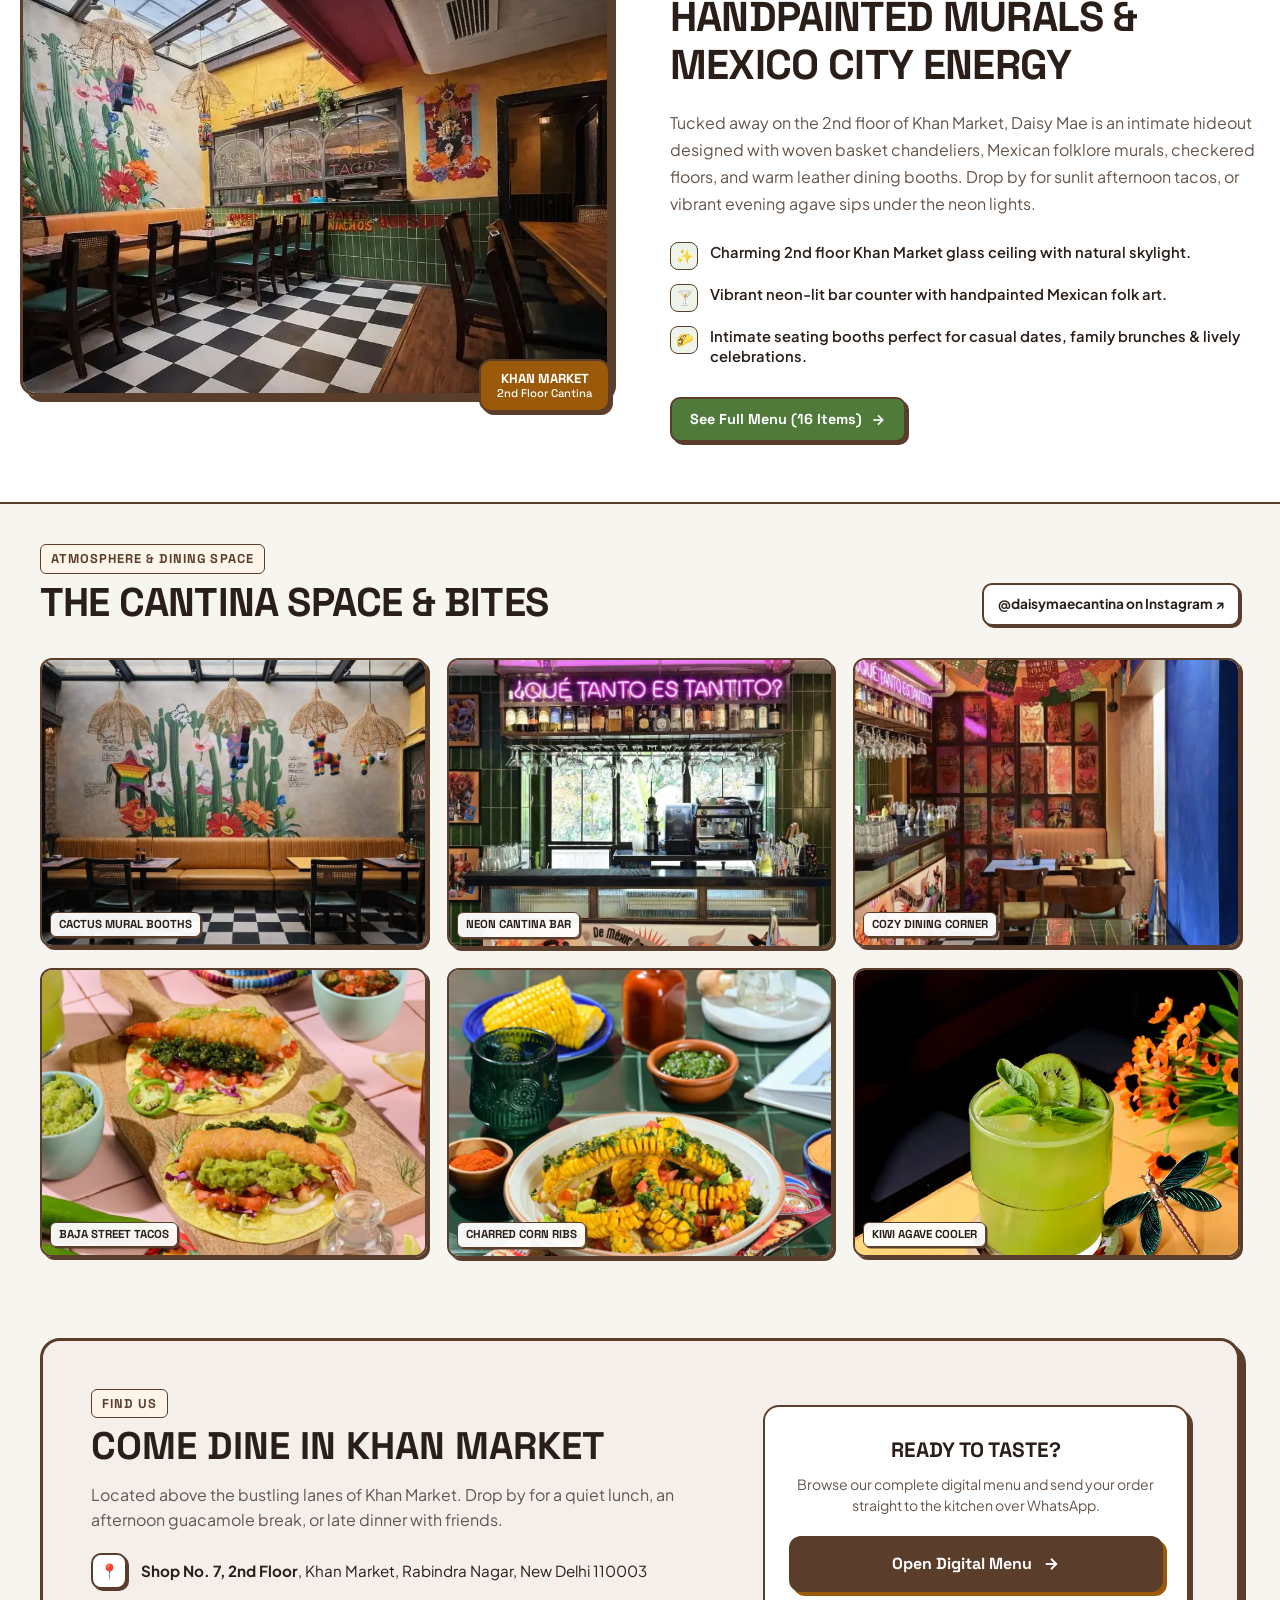
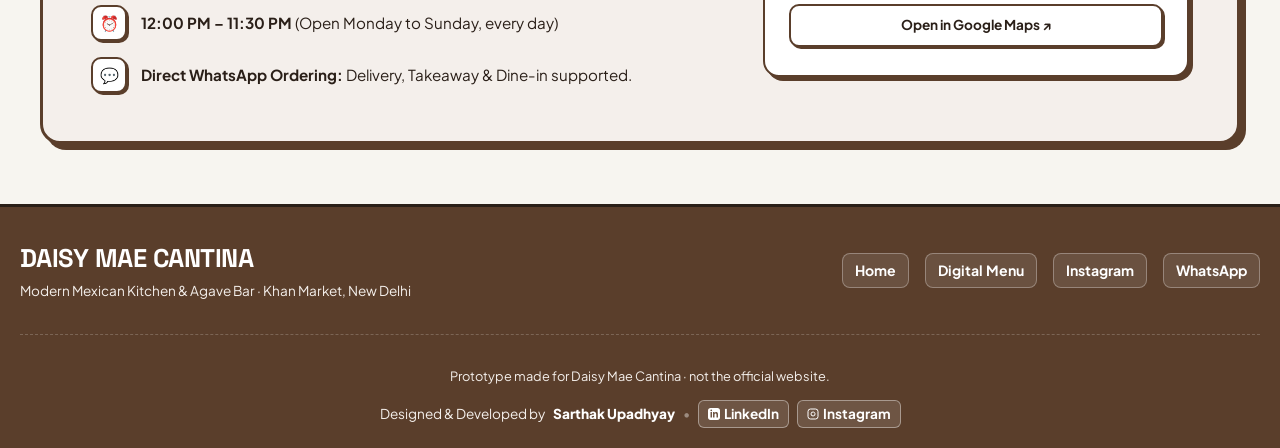
==== commit 038683e1: "a11y: Fix footer contrast to 8.5:1 and add proper <main> landmark to both pages" ====
--- a/index.html
+++ b/index.html
@@ -915,7 +915,7 @@
 
     .footer-brand p {
       font-size: 0.85rem;
-      color: #D6CCC2;
+      color: #F4EFEB;
       margin-top: 4px;
     }
 
@@ -945,7 +945,7 @@
 
     .footer-bottom-copy {
       font-size: 0.8rem;
-      color: #A89F91;
+      color: #F4EFEB;
       text-align: center;
       line-height: 1.5;
     }
@@ -1207,6 +1207,9 @@
     </div>
   </header>
 
+  <!-- MAIN PAGE CONTENT LANDMARK -->
+  <main id="main-content">
+
   <!-- SIGNATURE DISHES SHOWCASE -->
   <section class="section-wrap">
     <div class="section-header-block">
@@ -1420,6 +1423,7 @@
       </div>
     </div>
   </section>
+  </main>
 
   <!-- FOOTER -->
   <footer class="landing-footer">
@@ -1438,15 +1442,15 @@
       </div>
       <div class="footer-bottom-copy">
         <p>Prototype made for Daisy Mae Cantina · not the official website.</p>
-        <div style="margin-top: 14px; display: inline-flex; align-items: center; justify-content: center; flex-wrap: wrap; gap: 8px; font-size: 0.85rem; color: #D6CCC2;">
+        <div style="margin-top: 14px; display: inline-flex; align-items: center; justify-content: center; flex-wrap: wrap; gap: 8px; font-size: 0.85rem; color: #F4EFEB;">
           <span>Designed &amp; Developed by</span>
           <strong style="color: #FFFFFF; font-weight: 800;">Sarthak Upadhyay</strong>
           <span style="color: rgba(255,255,255,0.4);">•</span>
-          <a href="https://www.linkedin.com/in/sarthak-upadhyay-s09" target="_blank" rel="noopener" style="display: inline-flex; align-items: center; gap: 4px; color: var(--amber); text-decoration: none; font-weight: 700; background: rgba(213, 133, 31, 0.15); border: 1px solid var(--amber); padding: 3px 9px; border-radius: 6px;">
+          <a href="https://www.linkedin.com/in/sarthak-upadhyay-s09" target="_blank" rel="noopener" style="display: inline-flex; align-items: center; gap: 4px; color: #FFFFFF; text-decoration: none; font-weight: 700; background: rgba(255, 255, 255, 0.12); border: 1px solid rgba(255, 255, 255, 0.4); padding: 3px 9px; border-radius: 6px;">
             <svg width="12" height="12" viewBox="0 0 24 24" fill="currentColor"><path d="M19 0h-14c-2.761 0-5 2.239-5 5v14c0 2.761 2.239 5 5 5h14c2.762 0 5-2.239 5-5v-14c0-2.761-2.238-5-5-5zm-11 19h-3v-11h3v11zm-1.5-12.268c-.966 0-1.75-.79-1.75-1.764s.784-1.764 1.75-1.764 1.75.79 1.75 1.764-.783 1.764-1.75 1.764zm13.5 12.268h-3v-5.604c0-3.368-4-3.113-4 0v5.604h-3v-11h3v1.765c1.396-2.586 7-2.777 7 2.476v6.759z"/></svg>
             LinkedIn
           </a>
-          <a href="https://www.instagram.com/its_sarthak1709" target="_blank" rel="noopener" style="display: inline-flex; align-items: center; gap: 4px; color: #FFFFFF; text-decoration: none; font-weight: 700; background: rgba(255, 255, 255, 0.12); border: 1px solid rgba(255, 255, 255, 0.3); padding: 3px 9px; border-radius: 6px;">
+          <a href="https://www.instagram.com/its_sarthak1709" target="_blank" rel="noopener" style="display: inline-flex; align-items: center; gap: 4px; color: #FFFFFF; text-decoration: none; font-weight: 700; background: rgba(255, 255, 255, 0.12); border: 1px solid rgba(255, 255, 255, 0.4); padding: 3px 9px; border-radius: 6px;">
             <svg width="12" height="12" viewBox="0 0 24 24" fill="none" stroke="currentColor" stroke-width="2"><rect x="2" y="2" width="20" height="20" rx="5" ry="5"></rect><path d="M16 11.37A4 4 0 1 1 12.63 8 4 4 0 0 1 16 11.37z"></path><line x1="17.5" y1="6.5" x2="17.51" y2="6.5"></line></svg>
             Instagram
           </a>
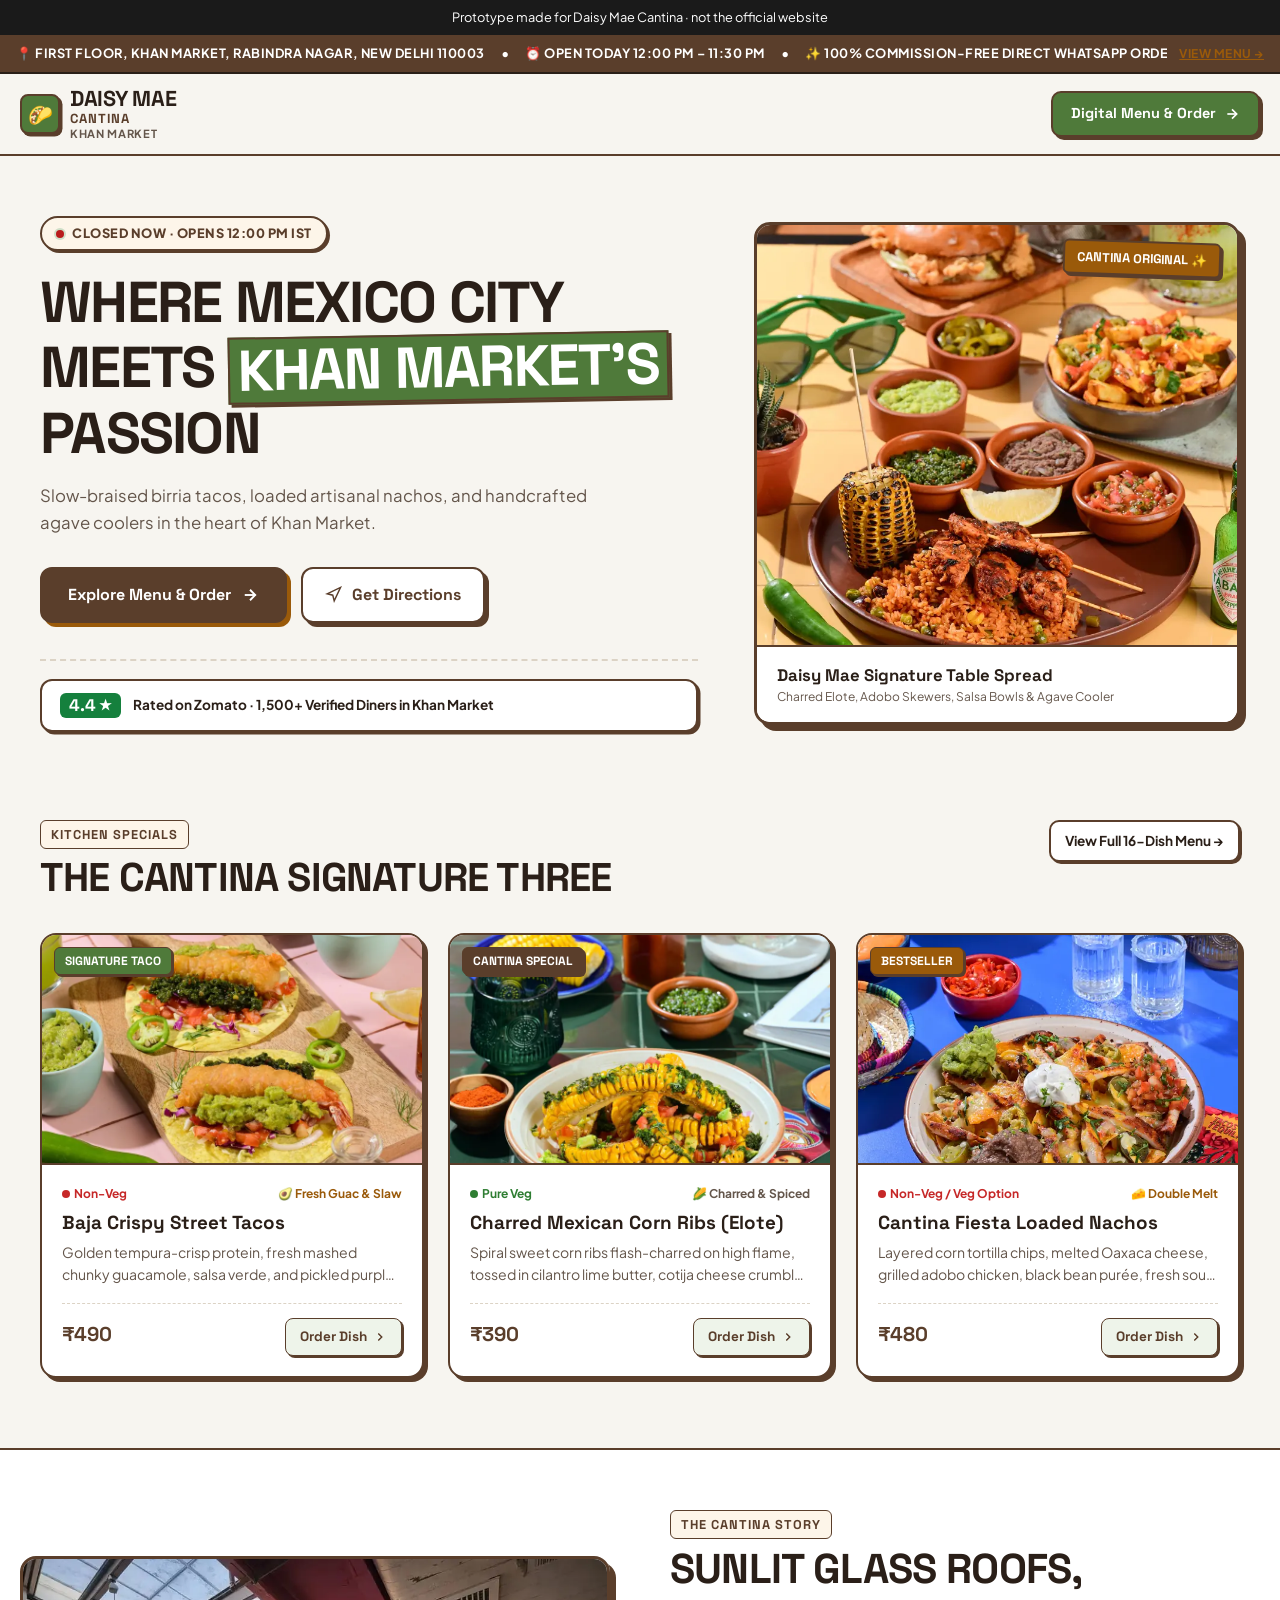
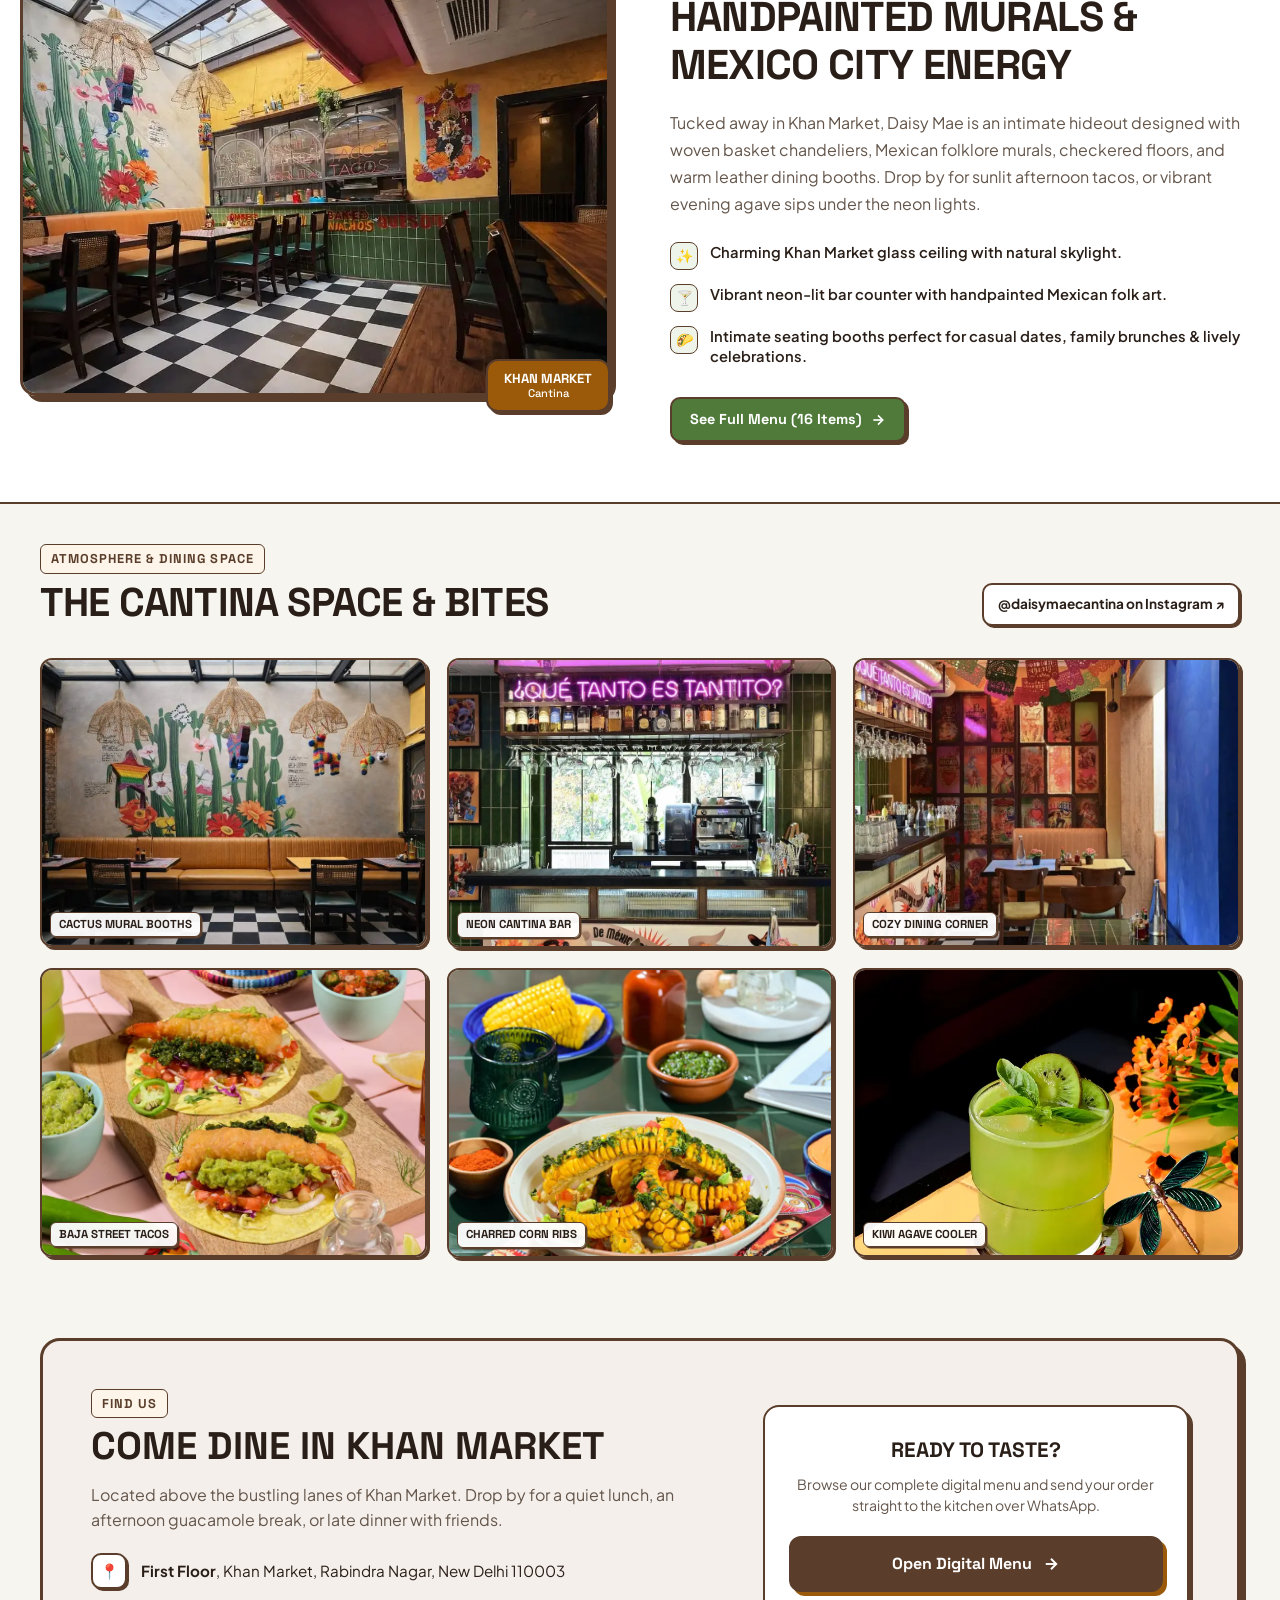
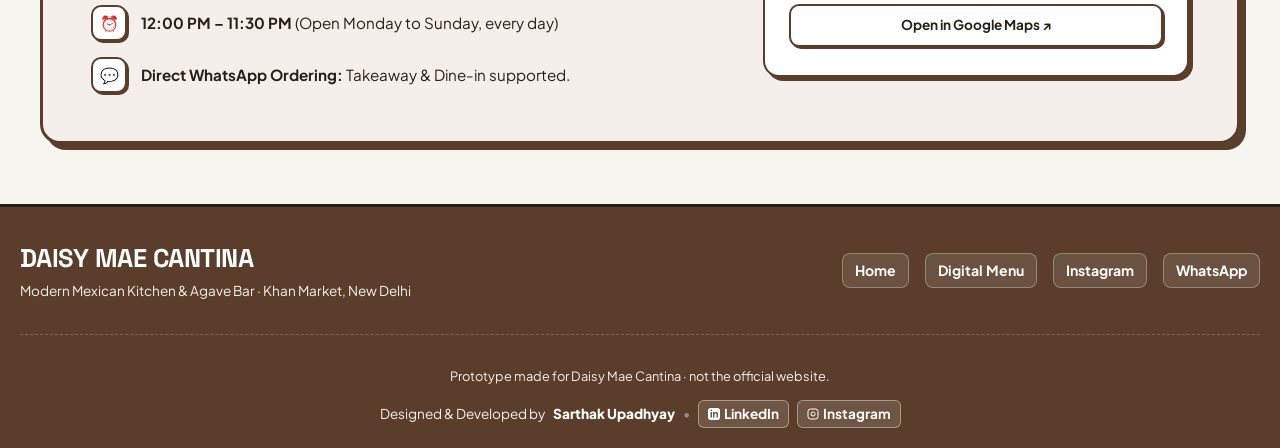
==== commit 1b54fca4: "feat(order): remove delivery option (takeaway & dine-in only), update address to First Floor across " ====
--- a/index.html
+++ b/index.html
@@ -1103,7 +1103,7 @@
   <!-- Top Announcement Bar -->
   <div class="top-marquee">
     <div class="top-marquee-inner">
-      <span>📍 Khan Market, New Delhi · Shop No. 7 (2nd Floor)</span>
+      <span>📍 First Floor, Khan Market, Rabindra Nagar, New Delhi 110003</span>
       <span>•</span>
       <span>⏰ Open Today 12:00 PM – 11:30 PM</span>
       <span>•</span>
@@ -1303,10 +1303,10 @@
   <section class="story-section">
     <div class="story-grid">
       <div class="story-frame">
-        <img src="images/daisy_ambience_1.webp" width="1080" height="720" loading="lazy" decoding="async" alt="Daisy Mae Cantina 2nd Floor Dining Hall in Khan Market" class="story-img-main">
+        <img src="images/daisy_ambience_1.webp" width="1080" height="720" loading="lazy" decoding="async" alt="Daisy Mae Cantina Dining Hall in Khan Market" class="story-img-main">
         <div class="story-stamp">
           <div>KHAN MARKET</div>
-          <div style="font-size:0.7rem; font-weight:500;">2nd Floor Cantina</div>
+          <div style="font-size:0.7rem; font-weight:500;">Cantina</div>
         </div>
       </div>
 
@@ -1314,13 +1314,13 @@
         <span class="section-kicker">The Cantina Story</span>
         <h2>Sunlit glass roofs, handpainted murals & Mexico City energy</h2>
         <p class="story-text">
-          Tucked away on the 2nd floor of Khan Market, Daisy Mae is an intimate hideout designed with woven basket chandeliers, Mexican folklore murals, checkered floors, and warm leather dining booths. Drop by for sunlit afternoon tacos, or vibrant evening agave sips under the neon lights.
+          Tucked away in Khan Market, Daisy Mae is an intimate hideout designed with woven basket chandeliers, Mexican folklore murals, checkered floors, and warm leather dining booths. Drop by for sunlit afternoon tacos, or vibrant evening agave sips under the neon lights.
         </p>
 
         <div class="story-points">
           <div class="story-point-item">
             <div class="point-icon">✨</div>
-            <div class="point-text">Charming 2nd floor Khan Market glass ceiling with natural skylight.</div>
+            <div class="point-text">Charming Khan Market glass ceiling with natural skylight.</div>
           </div>
           <div class="story-point-item">
             <div class="point-icon">🍸</div>
@@ -1392,7 +1392,7 @@
           <div class="detail-item">
             <div class="detail-item-icon">📍</div>
             <div>
-              <strong>Shop No. 7, 2nd Floor</strong>, Khan Market, Rabindra Nagar, New Delhi 110003
+              <strong>First Floor</strong>, Khan Market, Rabindra Nagar, New Delhi 110003
             </div>
           </div>
           <div class="detail-item">
@@ -1404,7 +1404,7 @@
           <div class="detail-item">
             <div class="detail-item-icon">💬</div>
             <div>
-              <strong>Direct WhatsApp Ordering:</strong> Delivery, Takeaway & Dine-in supported.
+              <strong>Direct WhatsApp Ordering:</strong> Takeaway & Dine-in supported.
             </div>
           </div>
         </div>
